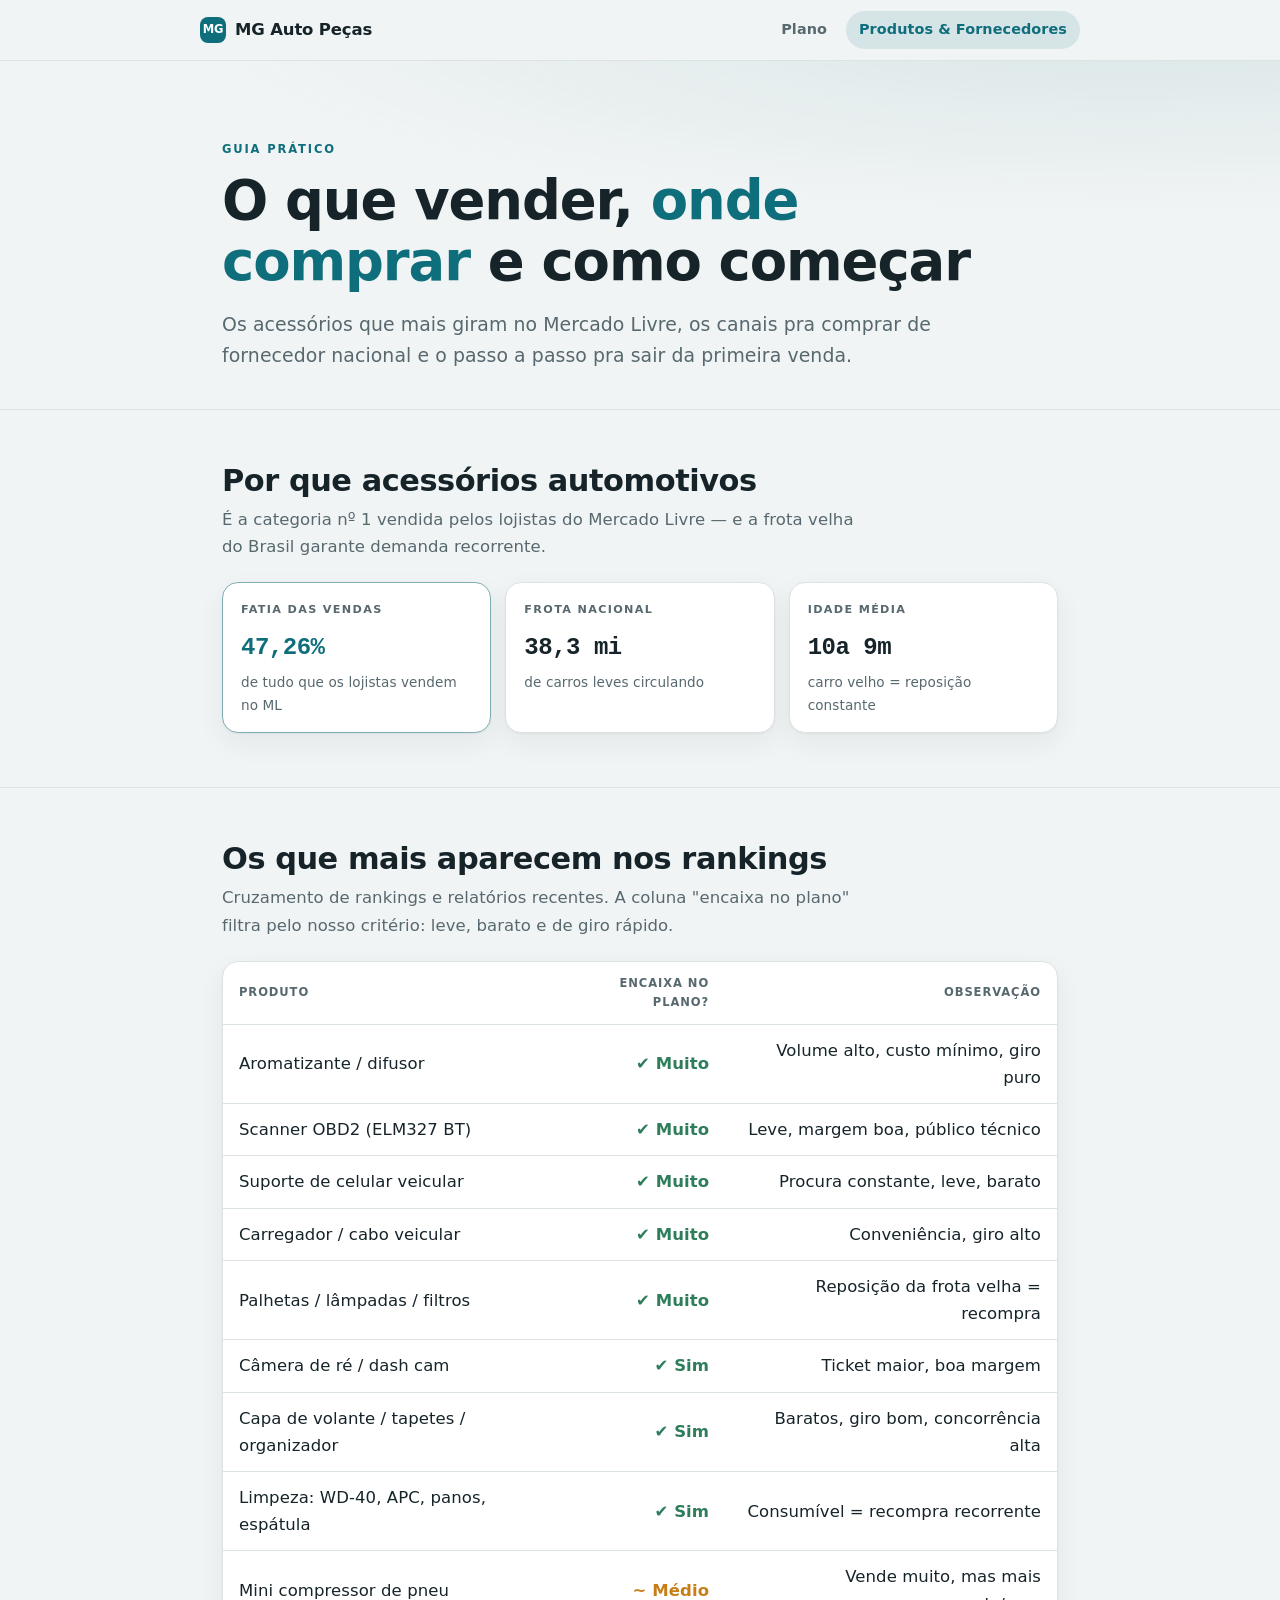
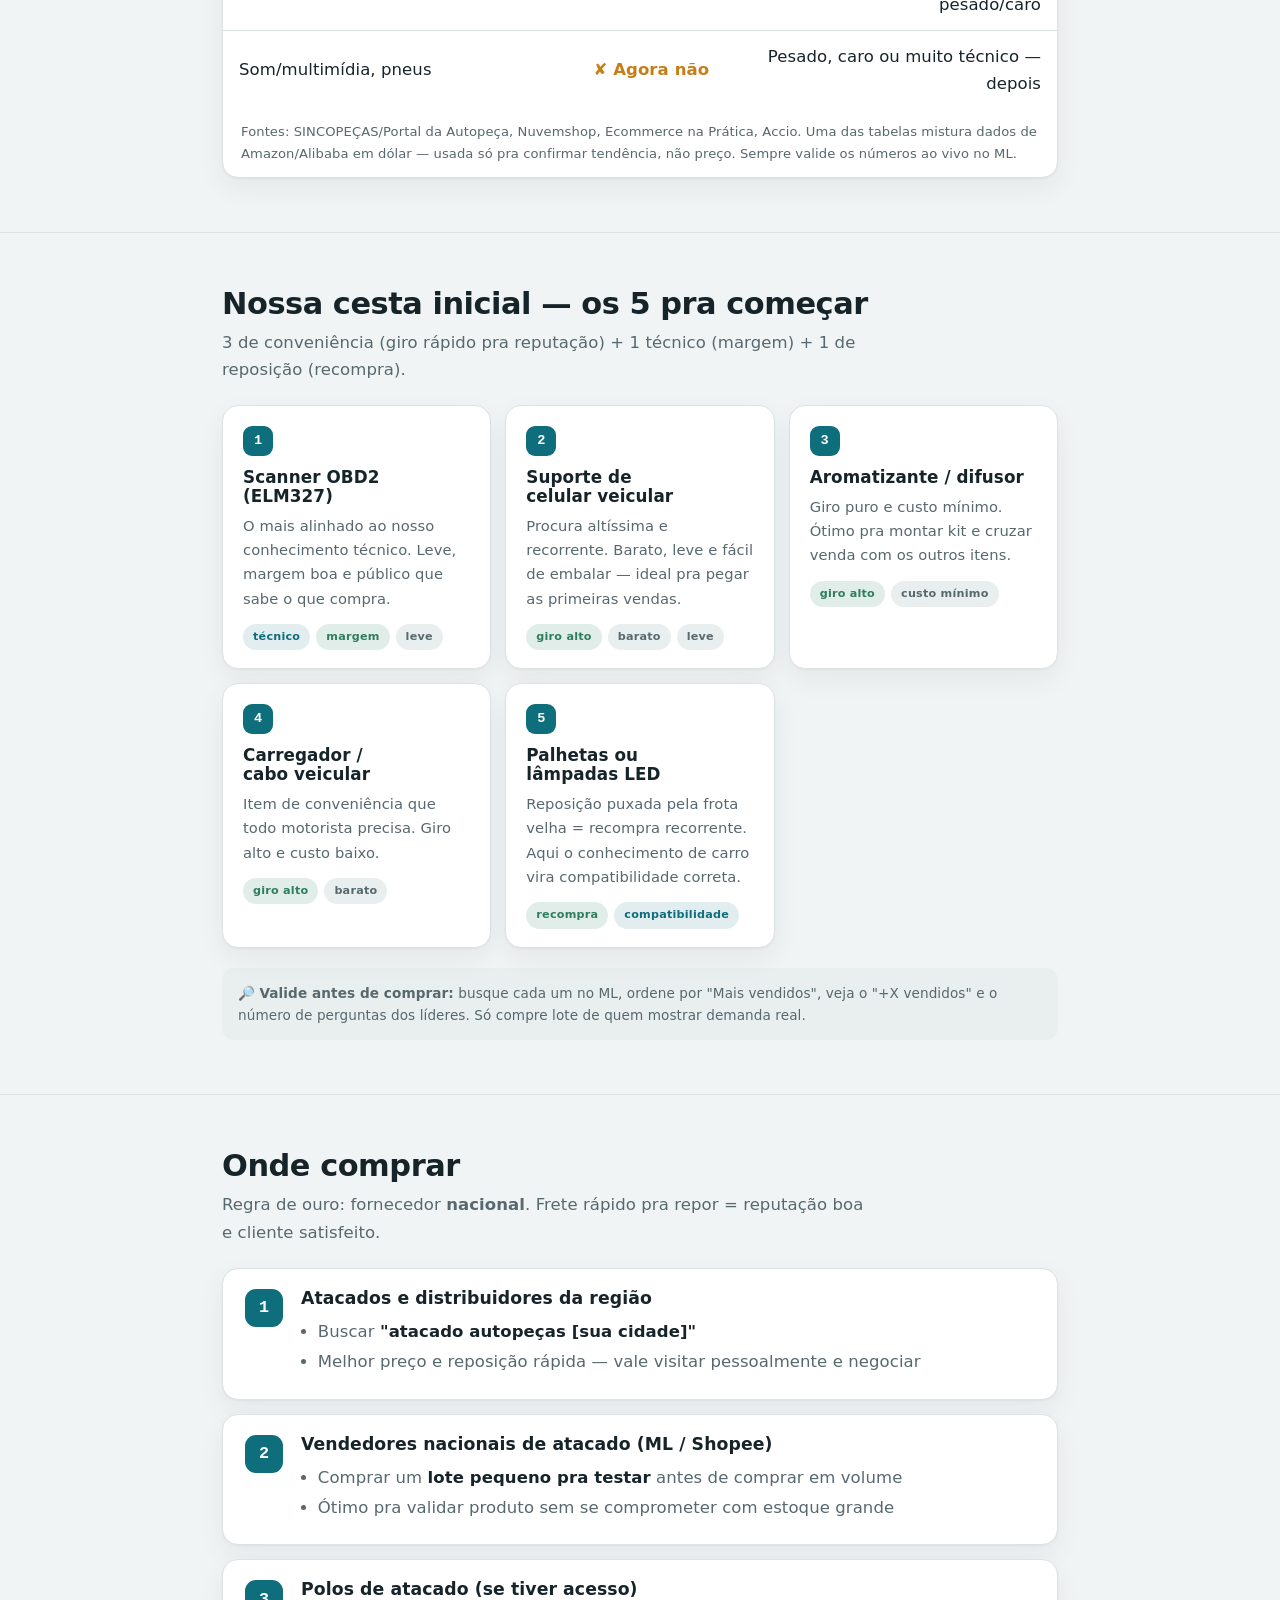
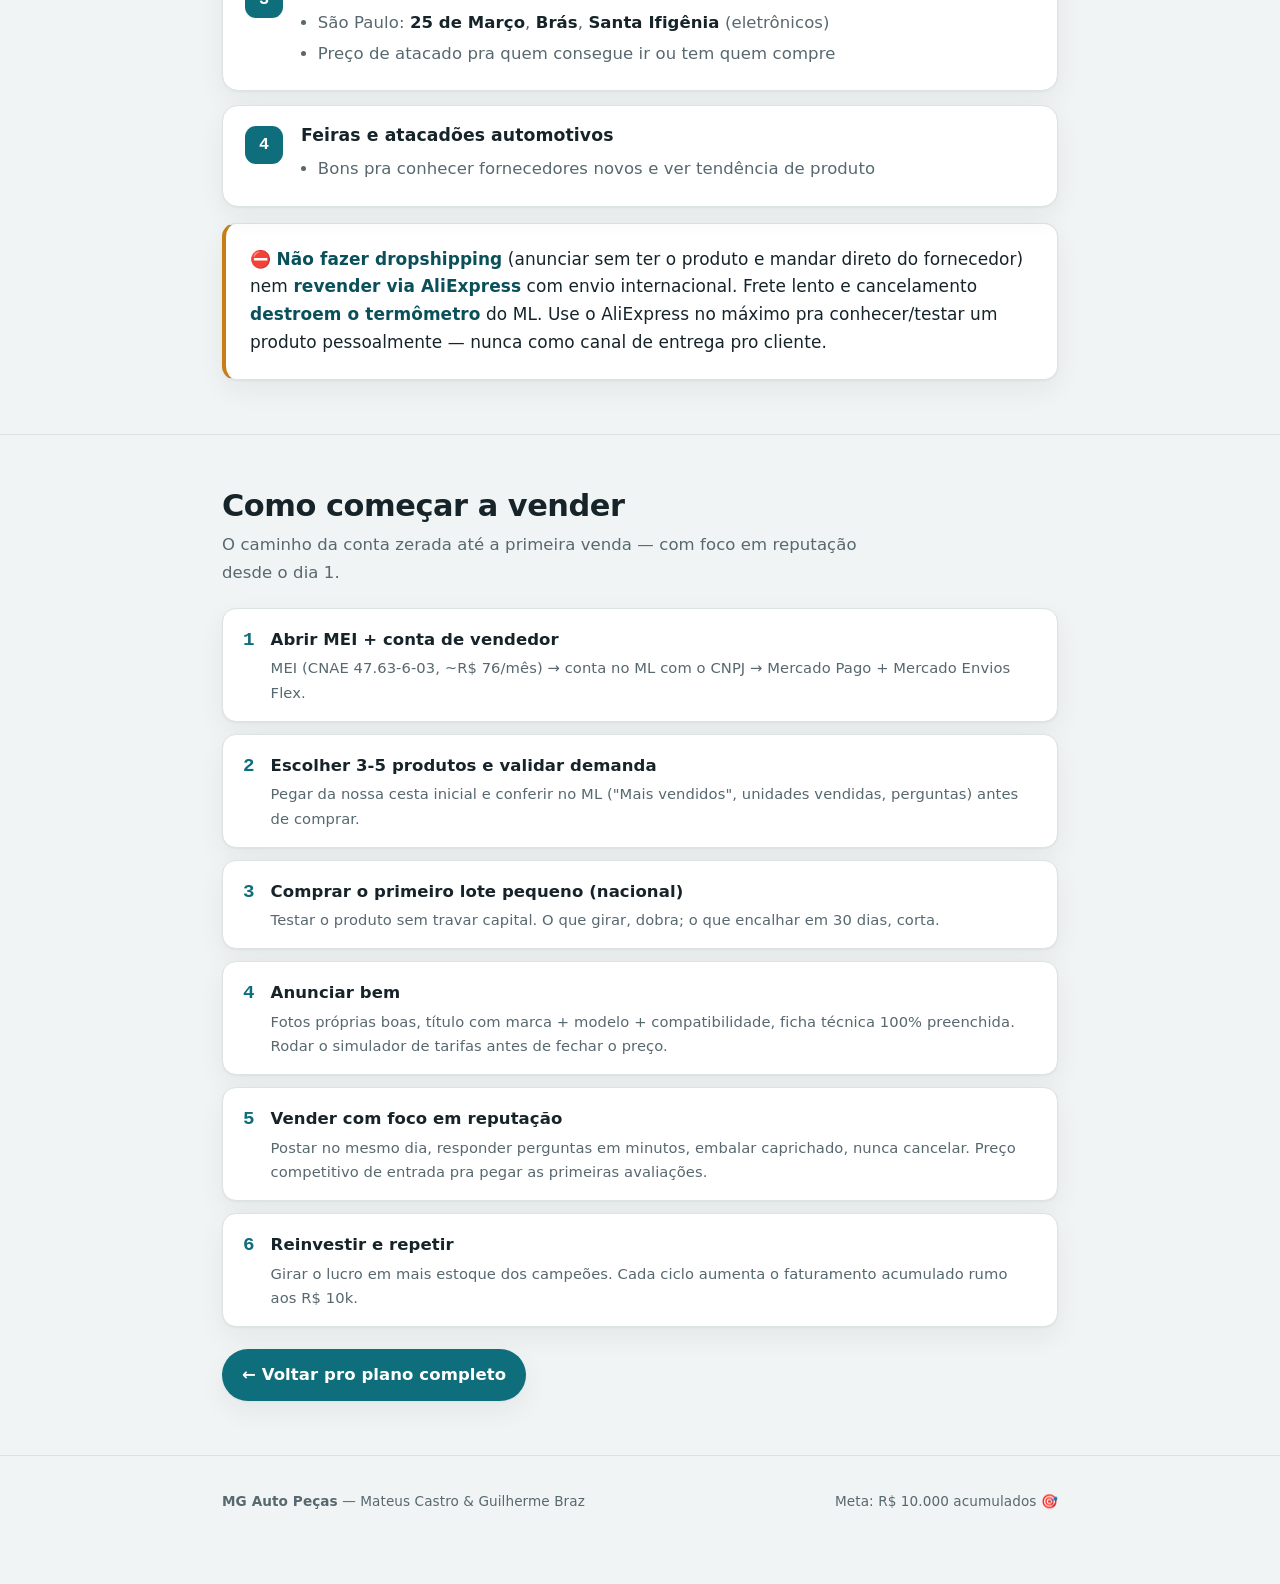
==== produtos.html @ c59bb653 "feat: página Produtos & Fornecedores + CSS compartilhado e navegação Nova página produtos.html (o qu" ====
<!doctype html>
<html lang="pt-BR">
<head>
<meta charset="utf-8">
<meta name="viewport" content="width=device-width, initial-scale=1">
<title>MG Auto Peças — Produtos, Fornecedores e Como Vender</title>
<link rel="stylesheet" href="assets/styles.css">
</head>
<body>
<nav class="topnav">
  <div class="wrap navrow">
    <a class="navbrand" href="index.html"><span class="dot">MG</span> MG Auto Peças</a>
    <div class="navlinks">
      <a href="index.html">Plano</a>
      <a href="produtos.html" class="active">Produtos &amp; Fornecedores</a>
    </div>
  </div>
</nav>

<header class="hero">
  <div class="wrap">
    <p class="eyebrow reveal">Guia prático</p>
    <h1 class="reveal d1">O que vender, <span class="hl">onde comprar</span> e como começar</h1>
    <p class="lede reveal d2">Os acessórios que mais giram no Mercado Livre, os canais pra comprar de fornecedor nacional e o passo a passo pra sair da primeira venda.</p>
  </div>
</header>

<!-- ============ PRODUTOS ============ -->
<section>
  <div class="wrap">
    <div class="sec-head">
      <h2>Por que acessórios automotivos</h2>
      <p>É a categoria nº 1 vendida pelos lojistas do Mercado Livre — e a frota velha do Brasil garante demanda recorrente.</p>
    </div>
    <div class="stats">
      <div class="stat accent"><div class="k">Fatia das vendas</div><div class="v">47,26%</div><div class="d">de tudo que os lojistas vendem no ML</div></div>
      <div class="stat"><div class="k">Frota nacional</div><div class="v">38,3 mi</div><div class="d">de carros leves circulando</div></div>
      <div class="stat"><div class="k">Idade média</div><div class="v">10a 9m</div><div class="d">carro velho = reposição constante</div></div>
    </div>
  </div>
</section>

<section>
  <div class="wrap">
    <div class="sec-head">
      <h2>Os que mais aparecem nos rankings</h2>
      <p>Cruzamento de rankings e relatórios recentes. A coluna "encaixa no plano" filtra pelo nosso critério: leve, barato e de giro rápido.</p>
    </div>
    <div class="tablecard">
      <table>
        <thead>
          <tr><th>Produto</th><th>Encaixa no plano?</th><th>Observação</th></tr>
        </thead>
        <tbody>
          <tr><td>Aromatizante / difusor</td><td class="yes">✔ Muito</td><td>Volume alto, custo mínimo, giro puro</td></tr>
          <tr><td>Scanner OBD2 (ELM327 BT)</td><td class="yes">✔ Muito</td><td>Leve, margem boa, público técnico</td></tr>
          <tr><td>Suporte de celular veicular</td><td class="yes">✔ Muito</td><td>Procura constante, leve, barato</td></tr>
          <tr><td>Carregador / cabo veicular</td><td class="yes">✔ Muito</td><td>Conveniência, giro alto</td></tr>
          <tr><td>Palhetas / lâmpadas / filtros</td><td class="yes">✔ Muito</td><td>Reposição da frota velha = recompra</td></tr>
          <tr><td>Câmera de ré / dash cam</td><td class="yes">✔ Sim</td><td>Ticket maior, boa margem</td></tr>
          <tr><td>Capa de volante / tapetes / organizador</td><td class="yes">✔ Sim</td><td>Baratos, giro bom, concorrência alta</td></tr>
          <tr><td>Limpeza: WD-40, APC, panos, espátula</td><td class="yes">✔ Sim</td><td>Consumível = recompra recorrente</td></tr>
          <tr><td>Mini compressor de pneu</td><td class="no">~ Médio</td><td>Vende muito, mas mais pesado/caro</td></tr>
          <tr><td>Som/multimídia, pneus</td><td class="no">✘ Agora não</td><td>Pesado, caro ou muito técnico — depois</td></tr>
        </tbody>
        <caption>Fontes: SINCOPEÇAS/Portal da Autopeça, Nuvemshop, Ecommerce na Prática, Accio. Uma das tabelas mistura dados de Amazon/Alibaba em dólar — usada só pra confirmar tendência, não preço. Sempre valide os números ao vivo no ML.</caption>
      </table>
    </div>
  </div>
</section>

<section>
  <div class="wrap">
    <div class="sec-head">
      <h2>Nossa cesta inicial — os 5 pra começar</h2>
      <p>3 de conveniência (giro rápido pra reputação) + 1 técnico (margem) + 1 de reposição (recompra).</p>
    </div>
    <div class="pgrid">
      <div class="pcard">
        <div class="rank">1</div>
        <h3>Scanner OBD2 (ELM327)</h3>
        <p>O mais alinhado ao nosso conhecimento técnico. Leve, margem boa e público que sabe o que compra.</p>
        <div class="tags"><span class="tag tech">técnico</span><span class="tag good">margem</span><span class="tag">leve</span></div>
      </div>
      <div class="pcard">
        <div class="rank">2</div>
        <h3>Suporte de celular veicular</h3>
        <p>Procura altíssima e recorrente. Barato, leve e fácil de embalar — ideal pra pegar as primeiras vendas.</p>
        <div class="tags"><span class="tag good">giro alto</span><span class="tag">barato</span><span class="tag">leve</span></div>
      </div>
      <div class="pcard">
        <div class="rank">3</div>
        <h3>Aromatizante / difusor</h3>
        <p>Giro puro e custo mínimo. Ótimo pra montar kit e cruzar venda com os outros itens.</p>
        <div class="tags"><span class="tag good">giro alto</span><span class="tag">custo mínimo</span></div>
      </div>
      <div class="pcard">
        <div class="rank">4</div>
        <h3>Carregador / cabo veicular</h3>
        <p>Item de conveniência que todo motorista precisa. Giro alto e custo baixo.</p>
        <div class="tags"><span class="tag good">giro alto</span><span class="tag">barato</span></div>
      </div>
      <div class="pcard">
        <div class="rank">5</div>
        <h3>Palhetas ou lâmpadas LED</h3>
        <p>Reposição puxada pela frota velha = recompra recorrente. Aqui o conhecimento de carro vira compatibilidade correta.</p>
        <div class="tags"><span class="tag good">recompra</span><span class="tag tech">compatibilidade</span></div>
      </div>
    </div>
    <div class="note">🔎 <b>Valide antes de comprar:</b> busque cada um no ML, ordene por "Mais vendidos", veja o "+X vendidos" e o número de perguntas dos líderes. Só compre lote de quem mostrar demanda real.</div>
  </div>
</section>

<!-- ============ ONDE COMPRAR ============ -->
<section>
  <div class="wrap">
    <div class="sec-head">
      <h2>Onde comprar</h2>
      <p>Regra de ouro: fornecedor <strong>nacional</strong>. Frete rápido pra repor = reputação boa e cliente satisfeito.</p>
    </div>
    <div class="phases">
      <div class="phase">
        <div class="num">1</div>
        <div>
          <h3>Atacados e distribuidores da região</h3>
          <ul>
            <li>Buscar <b>"atacado autopeças [sua cidade]"</b></li>
            <li>Melhor preço e reposição rápida — vale visitar pessoalmente e negociar</li>
          </ul>
        </div>
      </div>
      <div class="phase">
        <div class="num">2</div>
        <div>
          <h3>Vendedores nacionais de atacado (ML / Shopee)</h3>
          <ul>
            <li>Comprar um <b>lote pequeno pra testar</b> antes de comprar em volume</li>
            <li>Ótimo pra validar produto sem se comprometer com estoque grande</li>
          </ul>
        </div>
      </div>
      <div class="phase">
        <div class="num">3</div>
        <div>
          <h3>Polos de atacado (se tiver acesso)</h3>
          <ul>
            <li>São Paulo: <b>25 de Março</b>, <b>Brás</b>, <b>Santa Ifigênia</b> (eletrônicos)</li>
            <li>Preço de atacado pra quem consegue ir ou tem quem compre</li>
          </ul>
        </div>
      </div>
      <div class="phase">
        <div class="num">4</div>
        <div>
          <h3>Feiras e atacadões automotivos</h3>
          <ul>
            <li>Bons pra conhecer fornecedores novos e ver tendência de produto</li>
          </ul>
        </div>
      </div>
    </div>
    <div class="callout warn" style="margin-top:16px">
      <p>⛔ <strong>Não fazer dropshipping</strong> (anunciar sem ter o produto e mandar direto do fornecedor) nem <strong>revender via AliExpress</strong> com envio internacional. Frete lento e cancelamento <strong>destroem o termômetro</strong> do ML. Use o AliExpress no máximo pra conhecer/testar um produto pessoalmente — nunca como canal de entrega pro cliente.</p>
    </div>
  </div>
</section>

<!-- ============ COMO COMEÇAR A VENDER ============ -->
<section>
  <div class="wrap">
    <div class="sec-head">
      <h2>Como começar a vender</h2>
      <p>O caminho da conta zerada até a primeira venda — com foco em reputação desde o dia 1.</p>
    </div>
    <div class="steps">
      <div class="step"><div><b>Abrir MEI + conta de vendedor</b><p>MEI (CNAE 47.63-6-03, ~R$ 76/mês) → conta no ML com o CNPJ → Mercado Pago + Mercado Envios Flex.</p></div></div>
      <div class="step"><div><b>Escolher 3-5 produtos e validar demanda</b><p>Pegar da nossa cesta inicial e conferir no ML ("Mais vendidos", unidades vendidas, perguntas) antes de comprar.</p></div></div>
      <div class="step"><div><b>Comprar o primeiro lote pequeno (nacional)</b><p>Testar o produto sem travar capital. O que girar, dobra; o que encalhar em 30 dias, corta.</p></div></div>
      <div class="step"><div><b>Anunciar bem</b><p>Fotos próprias boas, título com marca + modelo + compatibilidade, ficha técnica 100% preenchida. Rodar o simulador de tarifas antes de fechar o preço.</p></div></div>
      <div class="step"><div><b>Vender com foco em reputação</b><p>Postar no mesmo dia, responder perguntas em minutos, embalar caprichado, nunca cancelar. Preço competitivo de entrada pra pegar as primeiras avaliações.</p></div></div>
      <div class="step"><div><b>Reinvestir e repetir</b><p>Girar o lucro em mais estoque dos campeões. Cada ciclo aumenta o faturamento acumulado rumo aos R$ 10k.</p></div></div>
    </div>
    <div class="cta"><a class="btn" href="index.html">← Voltar pro plano completo</a></div>
  </div>
</section>

<footer>
  <div class="wrap fr">
    <span><strong>MG Auto Peças</strong> — Mateus Castro &amp; Guilherme Braz</span>
    <span>Meta: R$ 10.000 acumulados 🎯</span>
  </div>
</footer>
</body>
</html>
---- assets/styles.css ----
:root{
  --ground:#F1F4F4; --surface:#FFFFFF; --surface-2:#E9EEEE;
  --ink:#16242A; --muted:#57686F; --line:#DBE3E3;
  --accent:#0F6E7C; --accent-strong:#0A505A; --amber:#C77E17; --good:#2E7D5B;
  --shadow:0 1px 2px rgba(20,40,45,.05), 0 10px 28px rgba(20,40,45,.06);
  --radius:16px; --maxw:880px;
  --font-sans:system-ui,-apple-system,"Segoe UI",Roboto,"Helvetica Neue",Arial,sans-serif;
  --font-mono:ui-monospace,"SF Mono","SFMono-Regular",Menlo,Consolas,monospace;
  color-scheme:light dark;
}
@media (prefers-color-scheme:dark){
  :root{
    --ground:#0E1619; --surface:#152329; --surface-2:#1C2E35;
    --ink:#E9F1F1; --muted:#93A6AD; --line:#26383F;
    --accent:#3FB0BF; --accent-strong:#5AC4D2; --amber:#E7A93E; --good:#4FB98A;
    --shadow:0 1px 2px rgba(0,0,0,.3), 0 12px 34px rgba(0,0,0,.4);
  }
}
:root[data-theme="light"]{
  --ground:#F1F4F4; --surface:#FFFFFF; --surface-2:#E9EEEE;
  --ink:#16242A; --muted:#57686F; --line:#DBE3E3;
  --accent:#0F6E7C; --accent-strong:#0A505A; --amber:#C77E17; --good:#2E7D5B;
}
:root[data-theme="dark"]{
  --ground:#0E1619; --surface:#152329; --surface-2:#1C2E35;
  --ink:#E9F1F1; --muted:#93A6AD; --line:#26383F;
  --accent:#3FB0BF; --accent-strong:#5AC4D2; --amber:#E7A93E; --good:#4FB98A;
}
*{box-sizing:border-box}
html{-webkit-text-size-adjust:100%; scroll-behavior:smooth}
body{
  margin:0; background:var(--ground); color:var(--ink);
  font-family:var(--font-sans); line-height:1.65;
  font-size:clamp(15px,1.4vw,16.5px); letter-spacing:.005em;
}
.wrap{max-width:var(--maxw); margin:0 auto; padding:0 22px}
.eyebrow{font-size:.72rem; font-weight:700; letter-spacing:.16em; text-transform:uppercase; color:var(--accent)}
h1,h2,h3{text-wrap:balance; line-height:1.12; margin:0}
a{color:var(--accent-strong)}
.mono{font-family:var(--font-mono); font-variant-numeric:tabular-nums}

/* ---- nav ---- */
.topnav{position:sticky; top:0; z-index:20; background:color-mix(in srgb,var(--ground) 86%, transparent);
  backdrop-filter:saturate(1.4) blur(10px); -webkit-backdrop-filter:saturate(1.4) blur(10px);
  border-bottom:1px solid var(--line)}
.navrow{display:flex; align-items:center; justify-content:space-between; gap:14px; padding:11px 0}
.navbrand{display:flex; align-items:center; gap:9px; font-weight:800; letter-spacing:-.01em;
  color:var(--ink); text-decoration:none}
.navbrand .dot{width:26px;height:26px;border-radius:8px;background:var(--accent);display:grid;
  place-items:center;color:#fff;font-size:.72rem;font-weight:800}
.navlinks{display:flex; gap:6px; flex-wrap:wrap}
.navlinks a{text-decoration:none; color:var(--muted); font-weight:600; font-size:.9rem;
  padding:7px 13px; border-radius:999px; transition:background .15s,color .15s}
.navlinks a:hover{color:var(--ink); background:var(--surface-2)}
.navlinks a.active{color:var(--accent); background:color-mix(in srgb,var(--accent) 12%, transparent)}

/* ---- hero ---- */
header.hero{
  padding:clamp(38px,6vw,68px) 0 clamp(26px,4vw,38px);
  border-bottom:1px solid var(--line);
  background:radial-gradient(120% 90% at 88% -10%, color-mix(in srgb,var(--accent) 10%, transparent), transparent 60%), var(--ground);
}
.brand{display:flex; align-items:center; gap:14px; margin-bottom:clamp(24px,5vw,40px)}
.emblem{width:56px; height:56px; flex:0 0 auto}
.brand .name{font-weight:800; font-size:1.15rem; letter-spacing:-.01em; line-height:1.1}
.brand .name small{display:block; font-weight:600; font-size:.66rem; letter-spacing:.18em; color:var(--muted); text-transform:uppercase; margin-top:2px}
h1{font-size:clamp(2rem,6vw,3.4rem); font-weight:820; letter-spacing:-.02em; margin:.5rem 0 0}
h1 .hl{color:var(--accent)}
.lede{color:var(--muted); font-size:clamp(1rem,2.2vw,1.18rem); max-width:60ch; margin:1rem 0 0}
.founders{display:flex; flex-wrap:wrap; gap:10px; margin-top:24px}
.chip{display:inline-flex; align-items:center; gap:8px; background:var(--surface); border:1px solid var(--line); border-radius:999px; padding:7px 14px 7px 8px; font-size:.9rem; font-weight:600; box-shadow:var(--shadow)}
.chip .av{width:26px;height:26px;border-radius:50%;display:grid;place-items:center;font-size:.72rem;font-weight:800;color:#fff;background:var(--accent)}
.chip .av.b{background:var(--amber)}

/* ---- sections ---- */
section{padding:clamp(32px,5vw,54px) 0; border-bottom:1px solid var(--line)}
.sec-head{margin-bottom:22px}
.sec-head h2{font-size:clamp(1.35rem,3.4vw,1.9rem); font-weight:800; letter-spacing:-.015em}
.sec-head p{color:var(--muted); margin:.5rem 0 0; max-width:62ch}

/* ---- stats ---- */
.stats{display:grid; grid-template-columns:repeat(auto-fit,minmax(155px,1fr)); gap:14px}
.stat{background:var(--surface); border:1px solid var(--line); border-radius:var(--radius); padding:18px 18px 16px; box-shadow:var(--shadow)}
.stat .k{font-size:.7rem; font-weight:700; letter-spacing:.12em; text-transform:uppercase; color:var(--muted)}
.stat .v{font-family:var(--font-mono); font-size:1.5rem; font-weight:700; margin-top:8px; letter-spacing:-.02em}
.stat .d{font-size:.85rem; color:var(--muted); margin-top:4px}
.stat.accent{border-color:color-mix(in srgb,var(--accent) 45%,var(--line))}
.stat.accent .v{color:var(--accent)}

/* ---- callout ---- */
.callout{background:var(--surface); border:1px solid var(--line); border-left:4px solid var(--accent); border-radius:14px; padding:22px 24px; box-shadow:var(--shadow)}
.callout p{margin:0; font-size:1.06rem}
.callout p + p{margin-top:.7rem}
.callout strong{color:var(--accent-strong)}
.callout.warn{border-left-color:var(--amber)}

/* ---- phases / generic cards ---- */
.phases{display:grid; gap:14px}
.phase{display:grid; grid-template-columns:auto 1fr; gap:18px; align-items:start; background:var(--surface); border:1px solid var(--line); border-radius:var(--radius); padding:20px 22px; box-shadow:var(--shadow)}
.phase .num{font-family:var(--font-mono); font-size:1.05rem; font-weight:700; color:#fff; background:var(--accent); width:38px; height:38px; border-radius:11px; display:grid; place-items:center}
.phase .num.amber{background:var(--amber)}
.phase h3{font-size:1.08rem; font-weight:800}
.phase .when{font-size:.72rem; font-weight:700; letter-spacing:.1em; text-transform:uppercase; color:var(--amber); margin-top:3px}
.phase ul{margin:.6rem 0 0; padding-left:1.05rem; color:var(--muted)}
.phase li{margin:.2rem 0}
.phase li b{color:var(--ink); font-weight:650}

/* ---- roles ---- */
.roles{display:grid; grid-template-columns:1fr 1fr; gap:14px}
.role{background:var(--surface); border:1px solid var(--line); border-radius:var(--radius); padding:20px 22px; box-shadow:var(--shadow)}
.role .top{display:flex; align-items:center; gap:12px; margin-bottom:12px}
.role .av{width:40px;height:40px;border-radius:12px;display:grid;place-items:center;font-weight:800;color:#fff;background:var(--accent)}
.role .av.b{background:var(--amber)}
.role .who{font-weight:800; line-height:1.15}
.role .who small{display:block;font-weight:600;font-size:.75rem;color:var(--muted)}
.role ul{margin:0;padding-left:1.05rem;color:var(--muted)}
.role li{margin:.25rem 0}

/* ---- product cards ---- */
.pgrid{display:grid; grid-template-columns:repeat(auto-fit,minmax(238px,1fr)); gap:14px}
.pcard{position:relative; background:var(--surface); border:1px solid var(--line); border-radius:var(--radius); padding:20px 20px 18px; box-shadow:var(--shadow)}
.pcard .rank{font-family:var(--font-mono); font-weight:700; font-size:.85rem; color:#fff; background:var(--accent); width:30px; height:30px; border-radius:9px; display:grid; place-items:center; margin-bottom:12px}
.pcard h3{font-size:1.05rem; font-weight:800}
.pcard p{margin:.5rem 0 0; color:var(--muted); font-size:.92rem}
.tags{display:flex; flex-wrap:wrap; gap:6px; margin-top:13px}
.tag{font-size:.7rem; font-weight:700; letter-spacing:.02em; padding:4px 10px; border-radius:999px; background:var(--surface-2); color:var(--muted)}
.tag.good{color:var(--good); background:color-mix(in srgb,var(--good) 14%, transparent)}
.tag.tech{color:var(--accent); background:color-mix(in srgb,var(--accent) 12%, transparent)}

/* ---- table ---- */
.tablecard{background:var(--surface); border:1px solid var(--line); border-radius:var(--radius); box-shadow:var(--shadow); overflow-x:auto}
table{border-collapse:collapse; width:100%; min-width:520px}
caption{caption-side:bottom; text-align:left; color:var(--muted); font-size:.82rem; padding:12px 18px}
th,td{padding:12px 16px; text-align:right; border-bottom:1px solid var(--line); font-variant-numeric:tabular-nums}
th:first-child,td:first-child{text-align:left}
thead th{font-size:.72rem; letter-spacing:.08em; text-transform:uppercase; color:var(--muted); font-weight:700}
tbody tr:last-child td{border-bottom:none}
.total{color:var(--good)}
.yes{color:var(--good); font-weight:700}
.no{color:var(--amber); font-weight:700}

/* ---- steps ---- */
.steps{display:grid; gap:12px; counter-reset:s}
.step{counter-increment:s; display:grid; grid-template-columns:auto 1fr; gap:16px; align-items:baseline; background:var(--surface); border:1px solid var(--line); border-radius:14px; padding:16px 20px; box-shadow:var(--shadow)}
.step::before{content:counter(s); font-family:var(--font-mono); font-weight:700; color:var(--accent); font-size:1.2rem}
.step b{font-weight:700}
.step p{margin:.2rem 0 0; color:var(--muted); font-size:.92rem}

.note{font-size:.85rem; color:var(--muted); margin-top:20px; padding:14px 16px; background:var(--surface-2); border-radius:12px}
.cta{margin-top:22px}
.btn{display:inline-flex; align-items:center; gap:8px; background:var(--accent); color:#fff; text-decoration:none;
  font-weight:700; padding:12px 20px; border-radius:999px; box-shadow:var(--shadow)}
.btn:hover{background:var(--accent-strong)}

footer{padding:34px 0 60px; color:var(--muted); font-size:.85rem}
footer .fr{display:flex; flex-wrap:wrap; gap:6px 16px; align-items:center; justify-content:space-between}

@media (max-width:560px){
  .roles{grid-template-columns:1fr}
  .phase{grid-template-columns:1fr}
  .phase .num{margin-bottom:-6px}
}

/* motion */
.emblem .prog{stroke-dasharray:78; stroke-dashoffset:78; animation:draw 1.3s .25s cubic-bezier(.2,.7,.2,1) forwards}
.reveal{opacity:0; transform:translateY(12px); animation:rise .7s ease forwards}
.reveal.d1{animation-delay:.05s}.reveal.d2{animation-delay:.12s}.reveal.d3{animation-delay:.19s}
@keyframes draw{to{stroke-dashoffset:0}}
@keyframes rise{to{opacity:1; transform:none}}
@media (prefers-reduced-motion:reduce){
  html{scroll-behavior:auto}
  .emblem .prog{animation:none; stroke-dashoffset:0}
  .reveal{animation:none; opacity:1; transform:none}
}
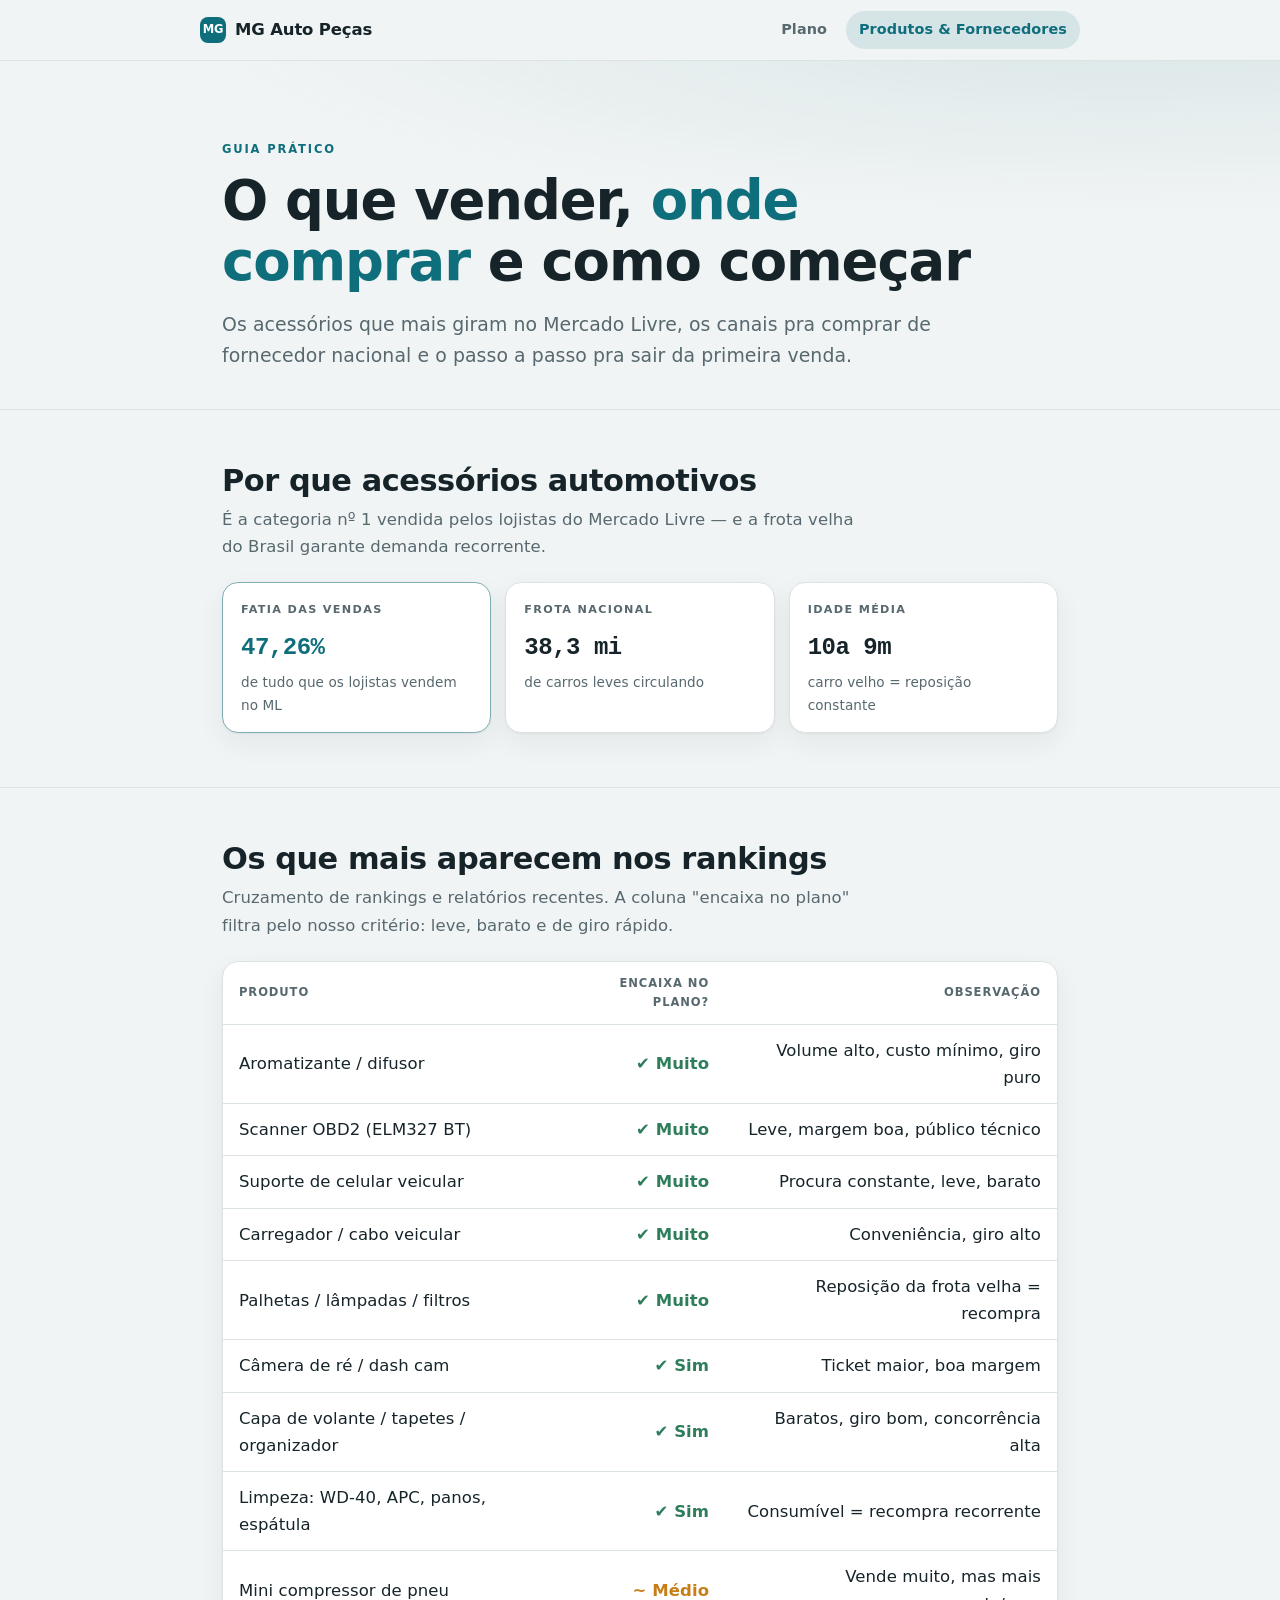
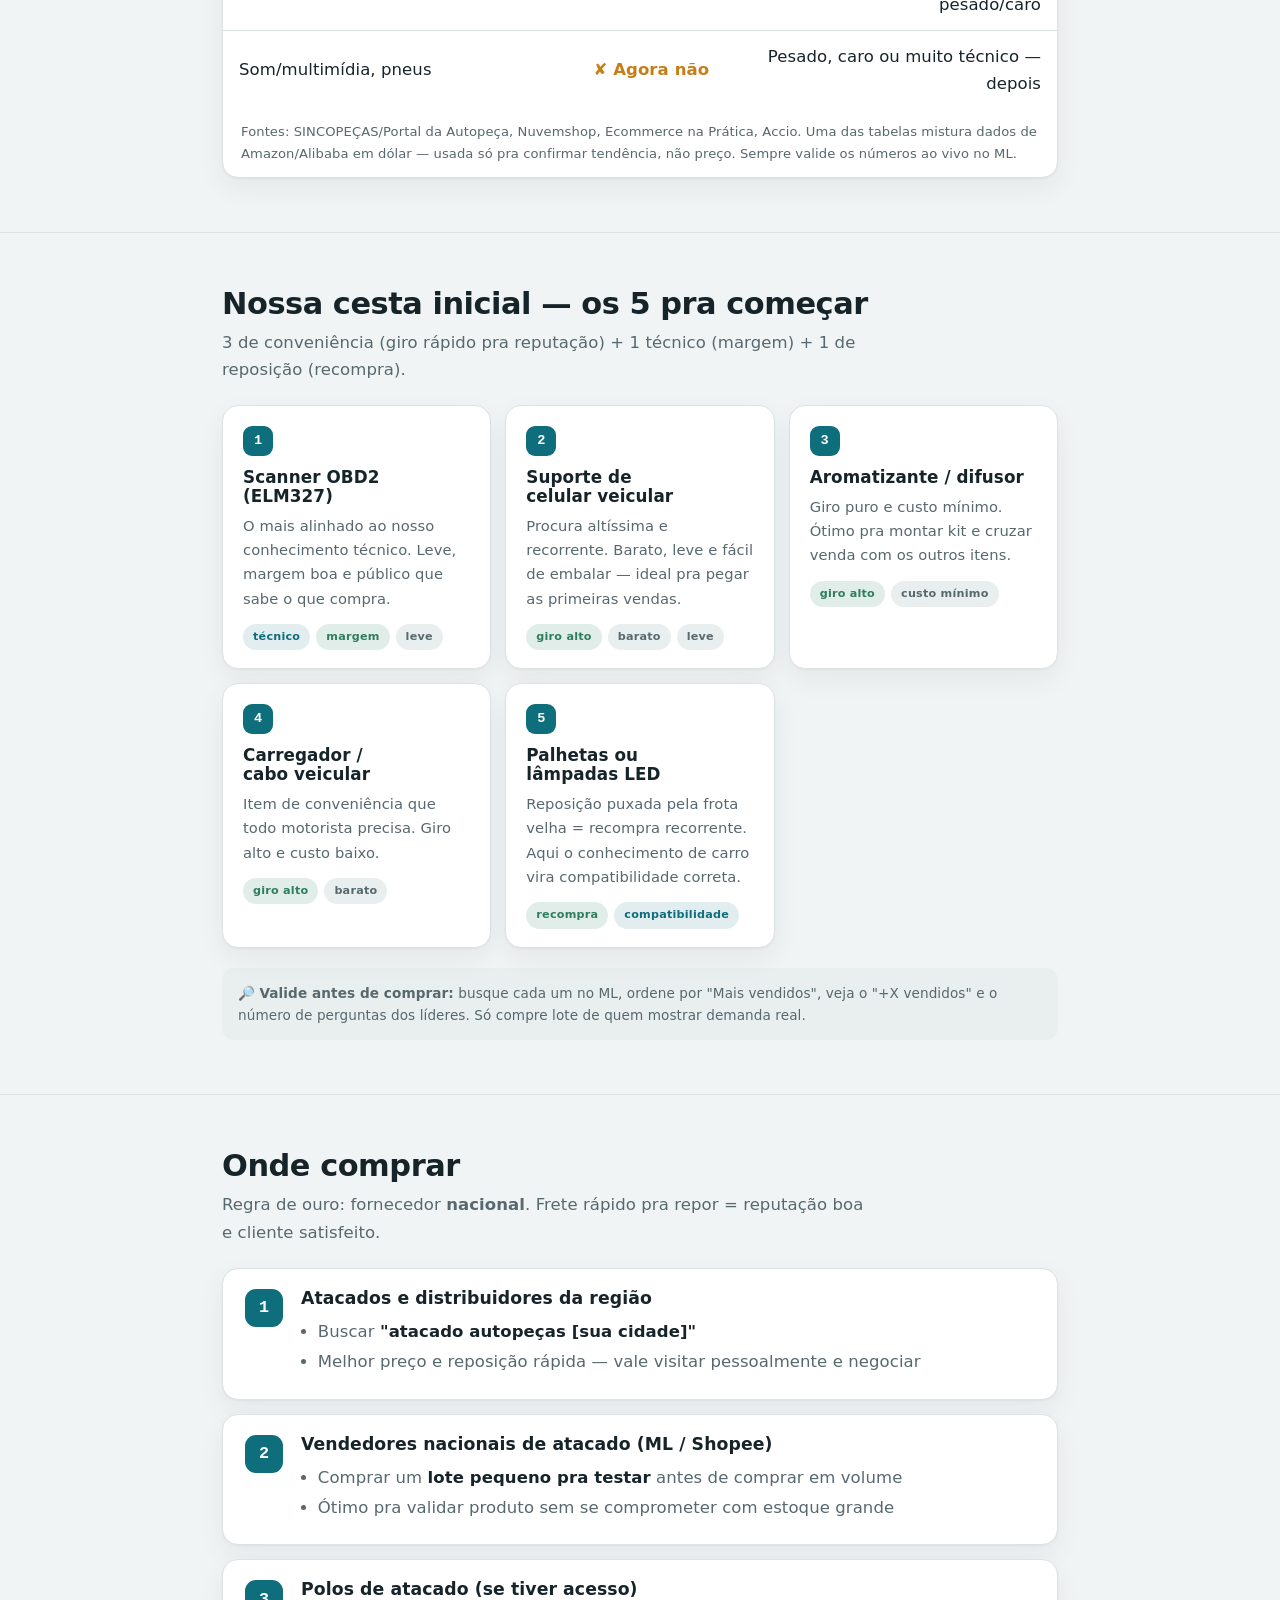
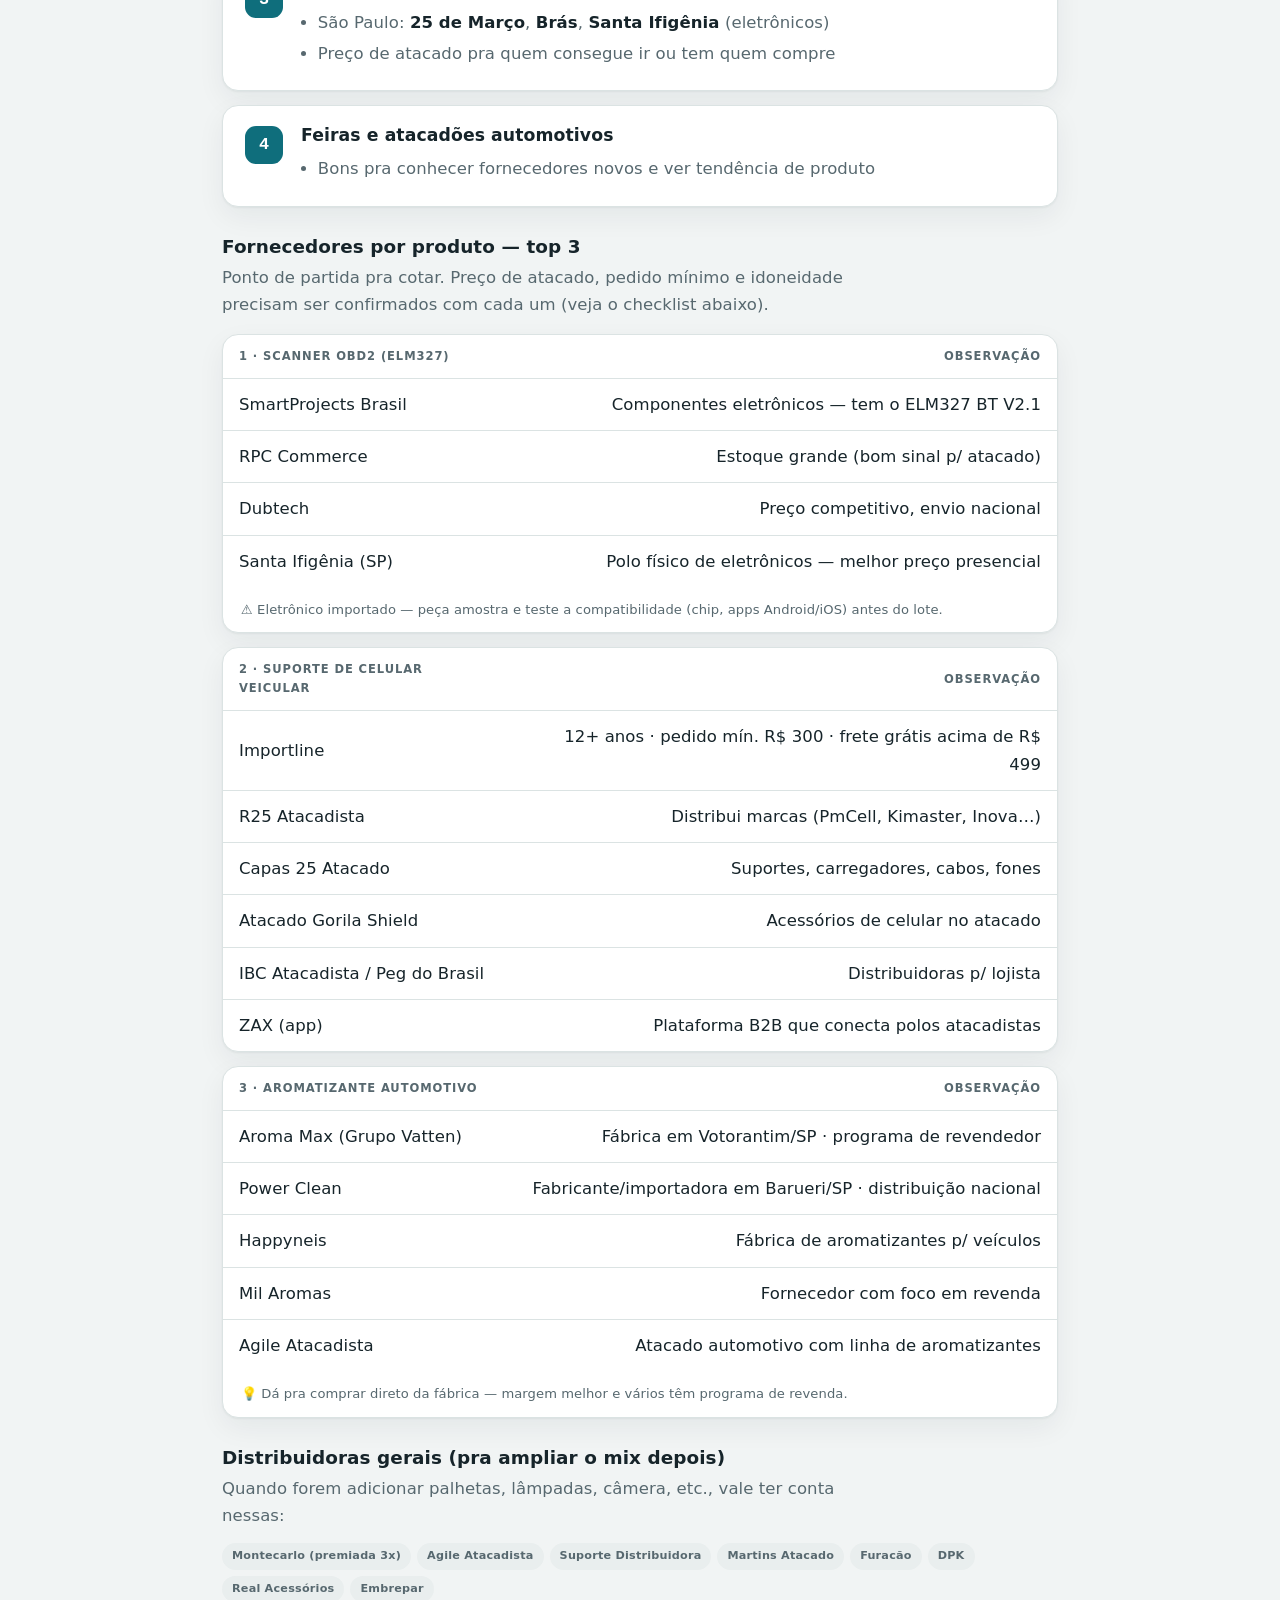
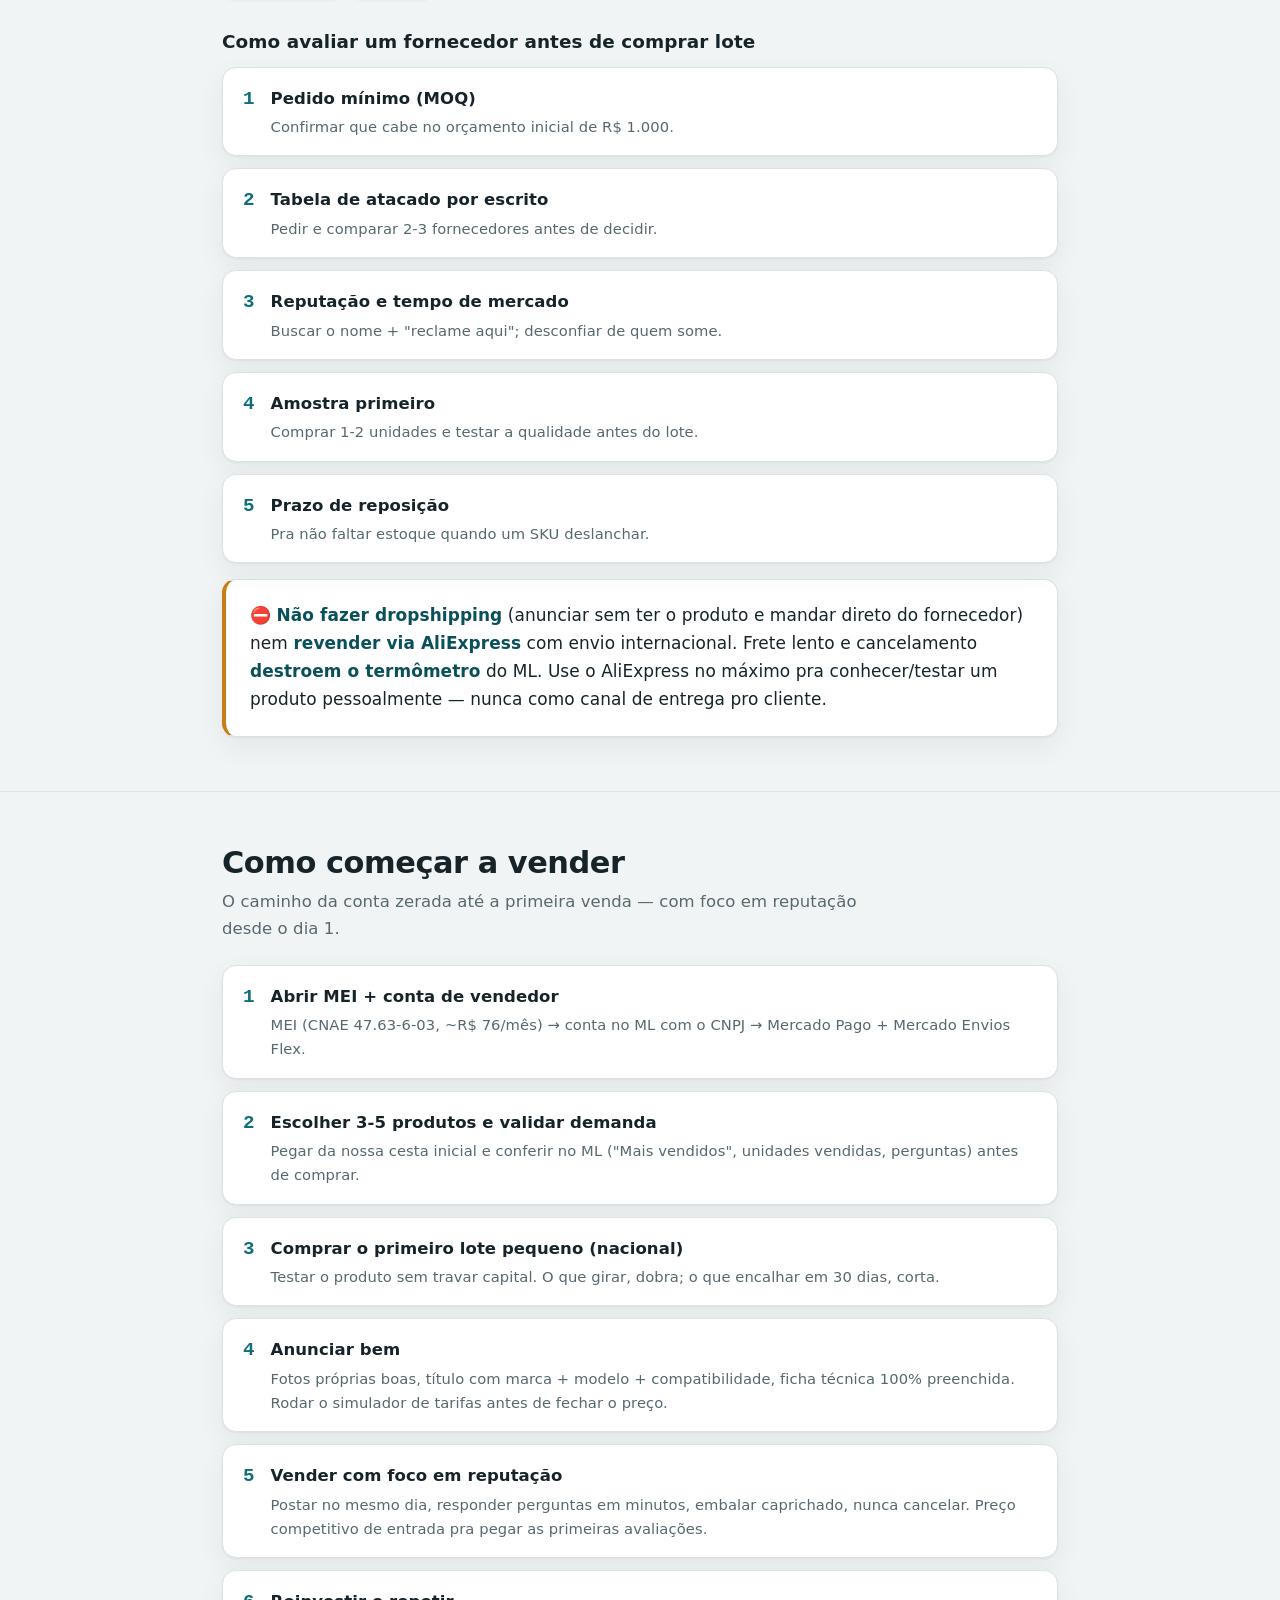
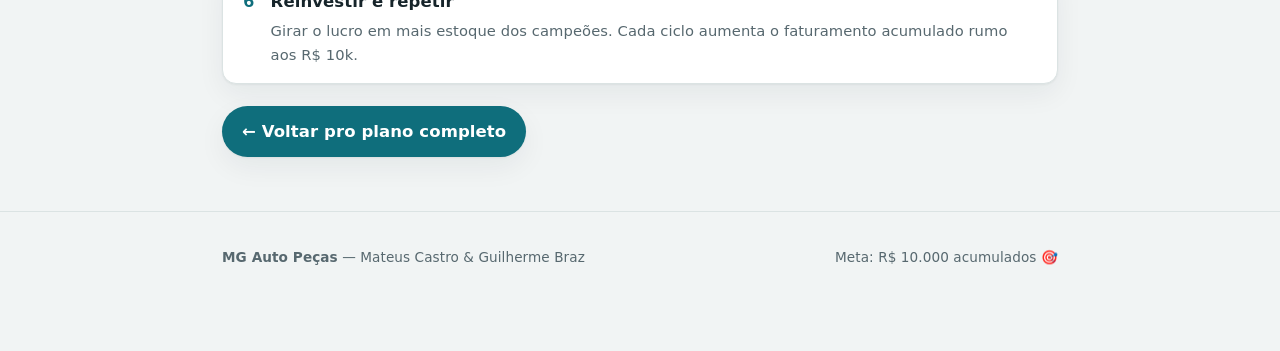
==== commit 184563a4: "feat: fornecedores dos top 3 produtos (página + doc) Tabelas de fornecedores por produto na seção "O" ====
--- a/produtos.html
+++ b/produtos.html
@@ -159,6 +159,73 @@
         </div>
       </div>
     </div>
+
+    <h3 style="margin-top:30px; font-size:1.15rem">Fornecedores por produto — top 3</h3>
+    <p style="color:var(--muted); margin:.4rem 0 16px; max-width:62ch">Ponto de partida pra cotar. Preço de atacado, pedido mínimo e idoneidade precisam ser confirmados com cada um (veja o checklist abaixo).</p>
+
+    <div class="tablecard" style="margin-bottom:14px">
+      <table>
+        <thead><tr><th>1 · Scanner OBD2 (ELM327)</th><th>Observação</th></tr></thead>
+        <tbody>
+          <tr><td>SmartProjects Brasil</td><td>Componentes eletrônicos — tem o ELM327 BT V2.1</td></tr>
+          <tr><td>RPC Commerce</td><td>Estoque grande (bom sinal p/ atacado)</td></tr>
+          <tr><td>Dubtech</td><td>Preço competitivo, envio nacional</td></tr>
+          <tr><td>Santa Ifigênia (SP)</td><td>Polo físico de eletrônicos — melhor preço presencial</td></tr>
+        </tbody>
+        <caption>⚠️ Eletrônico importado — peça amostra e teste a compatibilidade (chip, apps Android/iOS) antes do lote.</caption>
+      </table>
+    </div>
+
+    <div class="tablecard" style="margin-bottom:14px">
+      <table>
+        <thead><tr><th>2 · Suporte de celular veicular</th><th>Observação</th></tr></thead>
+        <tbody>
+          <tr><td>Importline</td><td>12+ anos · pedido mín. R$ 300 · frete grátis acima de R$ 499</td></tr>
+          <tr><td>R25 Atacadista</td><td>Distribui marcas (PmCell, Kimaster, Inova…)</td></tr>
+          <tr><td>Capas 25 Atacado</td><td>Suportes, carregadores, cabos, fones</td></tr>
+          <tr><td>Atacado Gorila Shield</td><td>Acessórios de celular no atacado</td></tr>
+          <tr><td>IBC Atacadista / Peg do Brasil</td><td>Distribuidoras p/ lojista</td></tr>
+          <tr><td>ZAX (app)</td><td>Plataforma B2B que conecta polos atacadistas</td></tr>
+        </tbody>
+      </table>
+    </div>
+
+    <div class="tablecard" style="margin-bottom:14px">
+      <table>
+        <thead><tr><th>3 · Aromatizante automotivo</th><th>Observação</th></tr></thead>
+        <tbody>
+          <tr><td>Aroma Max (Grupo Vatten)</td><td>Fábrica em Votorantim/SP · programa de revendedor</td></tr>
+          <tr><td>Power Clean</td><td>Fabricante/importadora em Barueri/SP · distribuição nacional</td></tr>
+          <tr><td>Happyneis</td><td>Fábrica de aromatizantes p/ veículos</td></tr>
+          <tr><td>Mil Aromas</td><td>Fornecedor com foco em revenda</td></tr>
+          <tr><td>Agile Atacadista</td><td>Atacado automotivo com linha de aromatizantes</td></tr>
+        </tbody>
+        <caption>💡 Dá pra comprar direto da fábrica — margem melhor e vários têm programa de revenda.</caption>
+      </table>
+    </div>
+
+    <h3 style="margin-top:30px; font-size:1.15rem">Distribuidoras gerais (pra ampliar o mix depois)</h3>
+    <p style="color:var(--muted); margin:.4rem 0 14px; max-width:62ch">Quando forem adicionar palhetas, lâmpadas, câmera, etc., vale ter conta nessas:</p>
+    <div class="tags">
+      <span class="tag">Montecarlo (premiada 3x)</span>
+      <span class="tag">Agile Atacadista</span>
+      <span class="tag">Suporte Distribuidora</span>
+      <span class="tag">Martins Atacado</span>
+      <span class="tag">Furacão</span>
+      <span class="tag">DPK</span>
+      <span class="tag">Real Acessórios</span>
+      <span class="tag">Embrepar</span>
+    </div>
+
+    <h3 style="margin-top:30px; font-size:1.15rem">Como avaliar um fornecedor antes de comprar lote</h3>
+    <div class="steps" style="margin-top:14px">
+      <div class="step"><div><b>Pedido mínimo (MOQ)</b><p>Confirmar que cabe no orçamento inicial de R$ 1.000.</p></div></div>
+      <div class="step"><div><b>Tabela de atacado por escrito</b><p>Pedir e comparar 2-3 fornecedores antes de decidir.</p></div></div>
+      <div class="step"><div><b>Reputação e tempo de mercado</b><p>Buscar o nome + "reclame aqui"; desconfiar de quem some.</p></div></div>
+      <div class="step"><div><b>Amostra primeiro</b><p>Comprar 1-2 unidades e testar a qualidade antes do lote.</p></div></div>
+      <div class="step"><div><b>Prazo de reposição</b><p>Pra não faltar estoque quando um SKU deslanchar.</p></div></div>
+    </div>
+
     <div class="callout warn" style="margin-top:16px">
       <p>⛔ <strong>Não fazer dropshipping</strong> (anunciar sem ter o produto e mandar direto do fornecedor) nem <strong>revender via AliExpress</strong> com envio internacional. Frete lento e cancelamento <strong>destroem o termômetro</strong> do ML. Use o AliExpress no máximo pra conhecer/testar um produto pessoalmente — nunca como canal de entrega pro cliente.</p>
     </div>
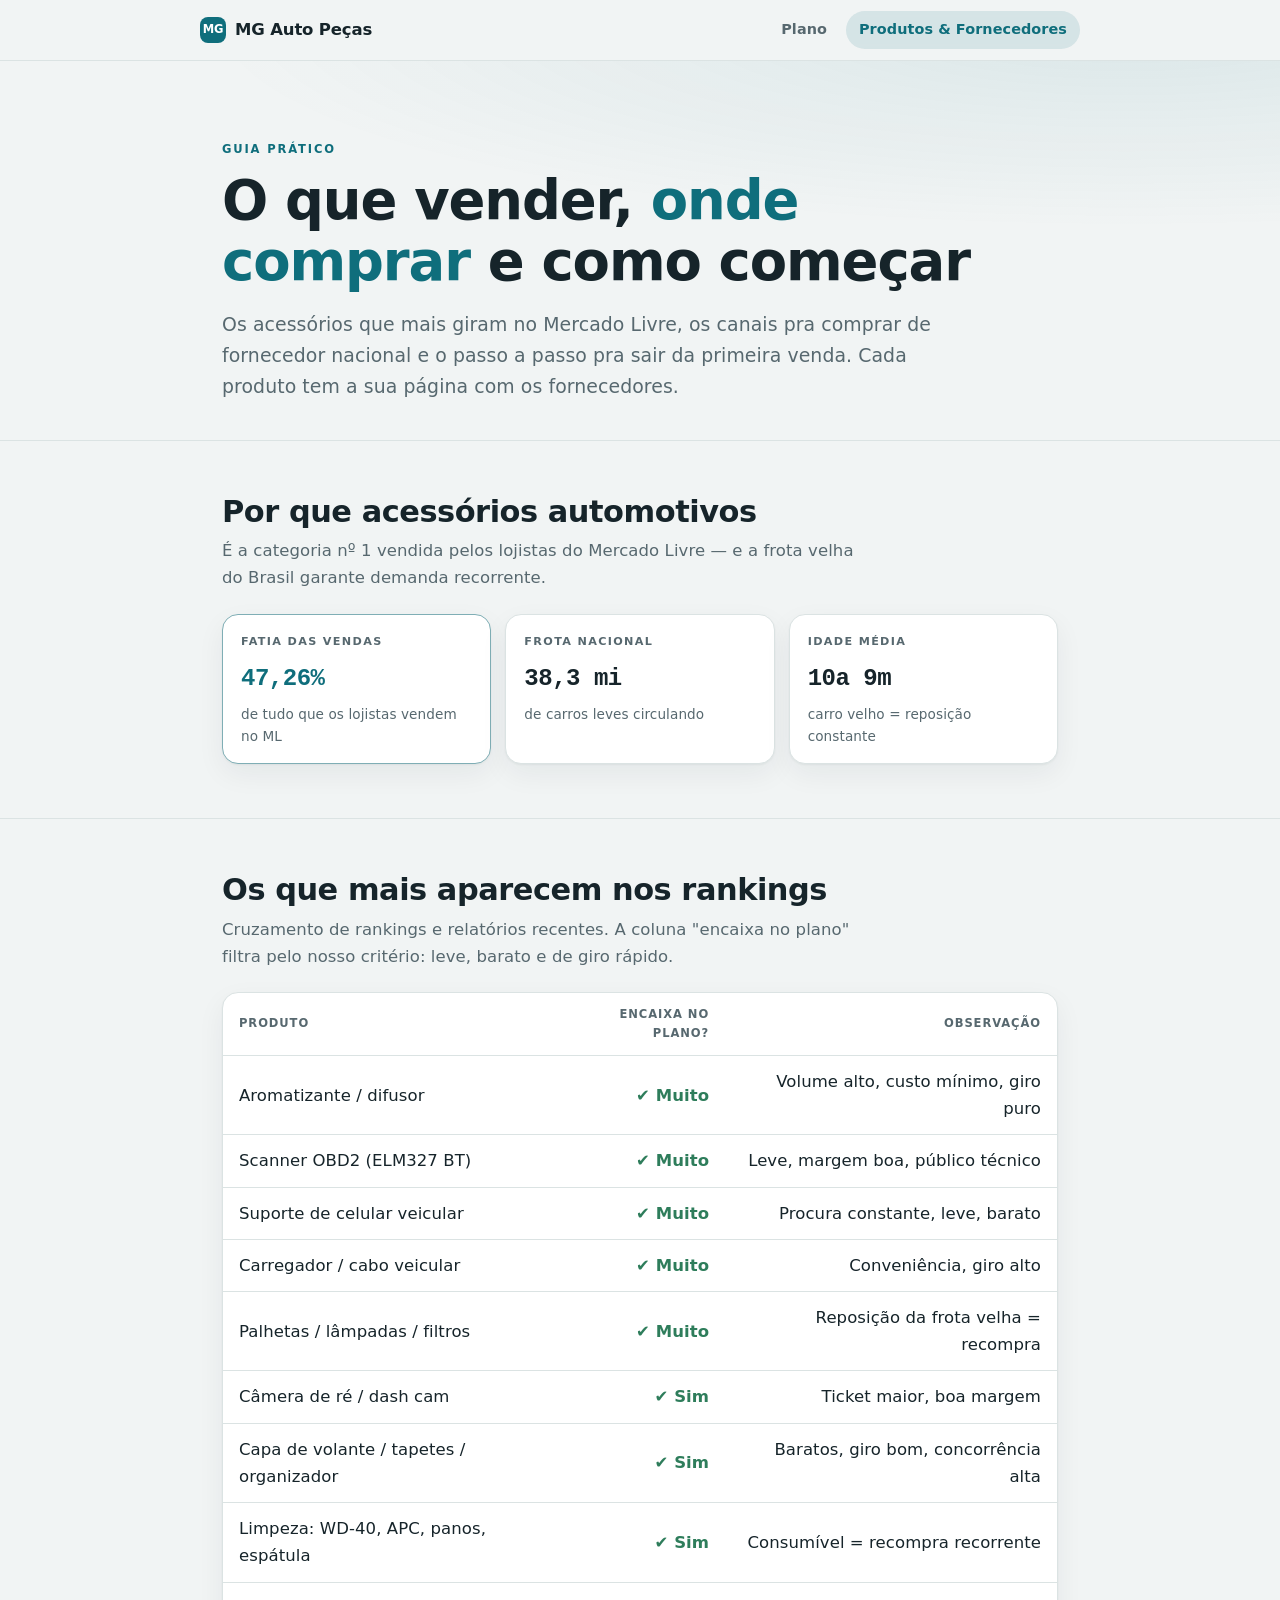
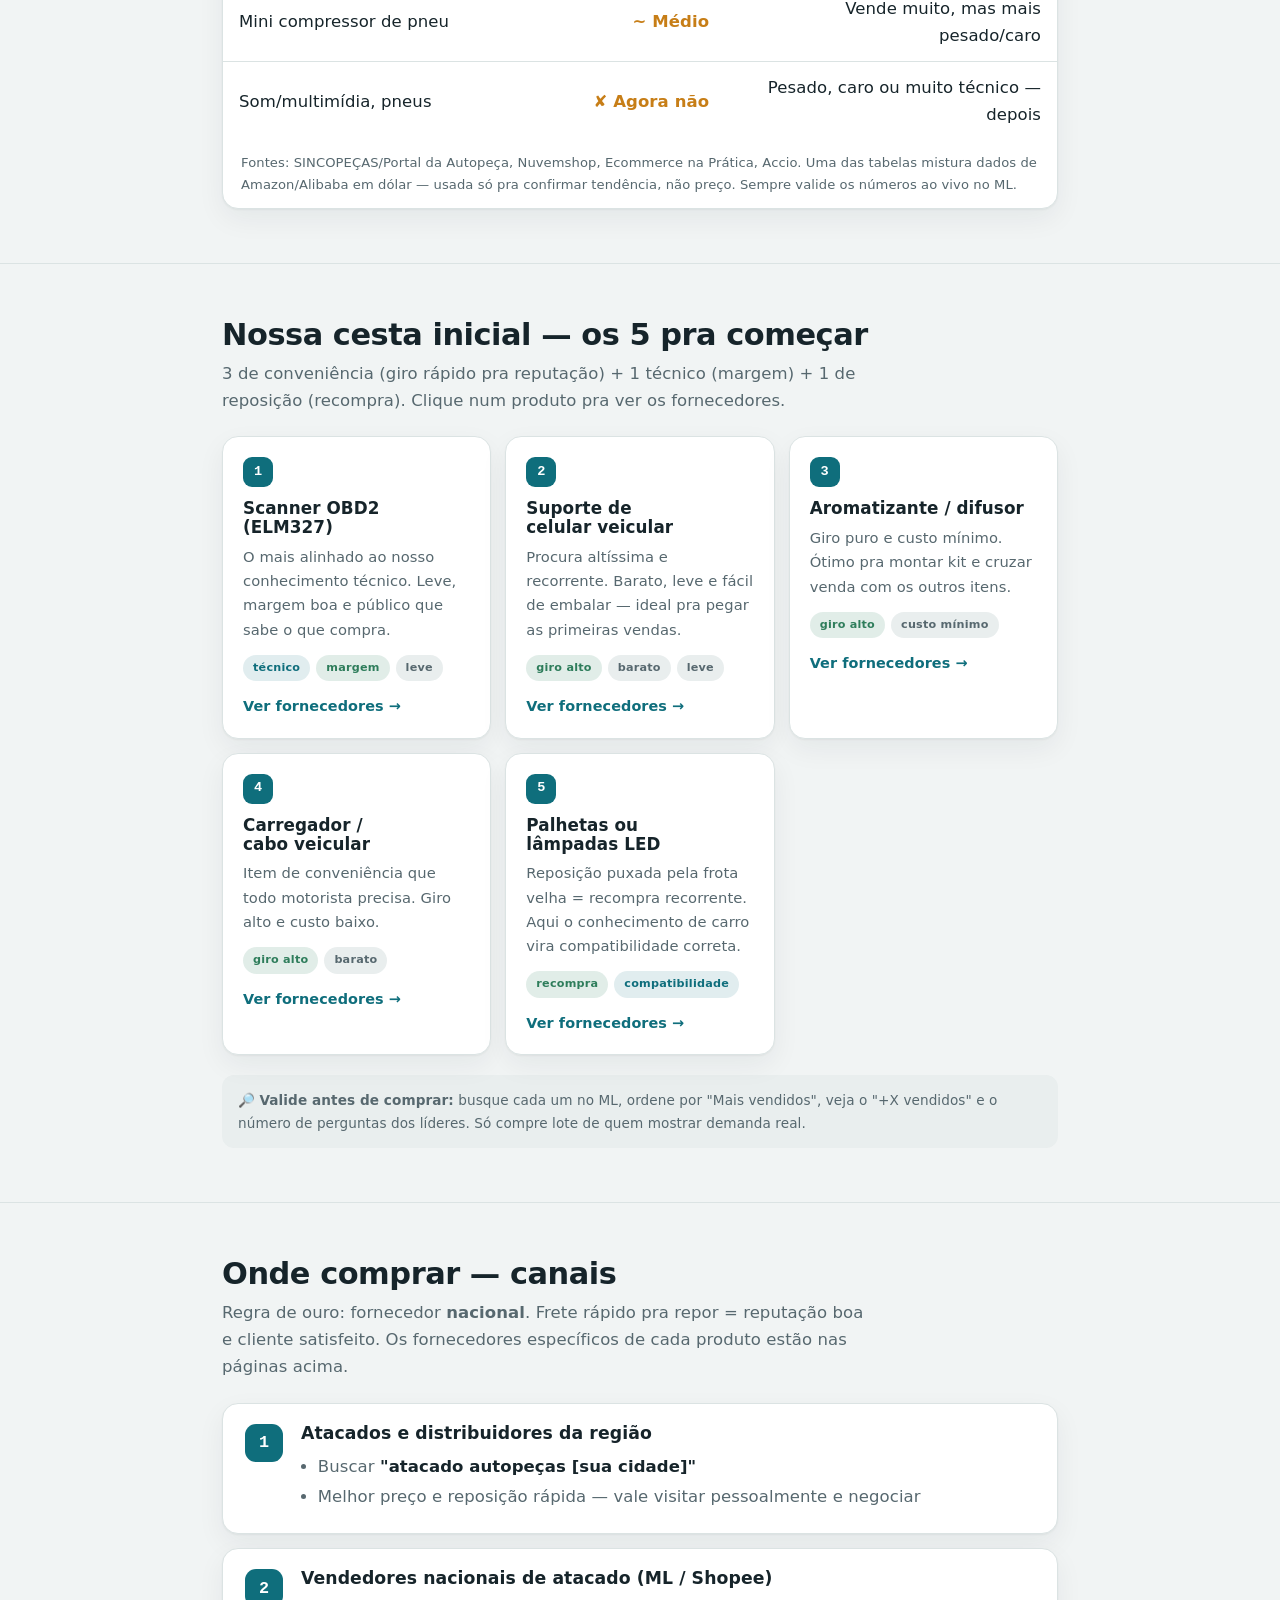
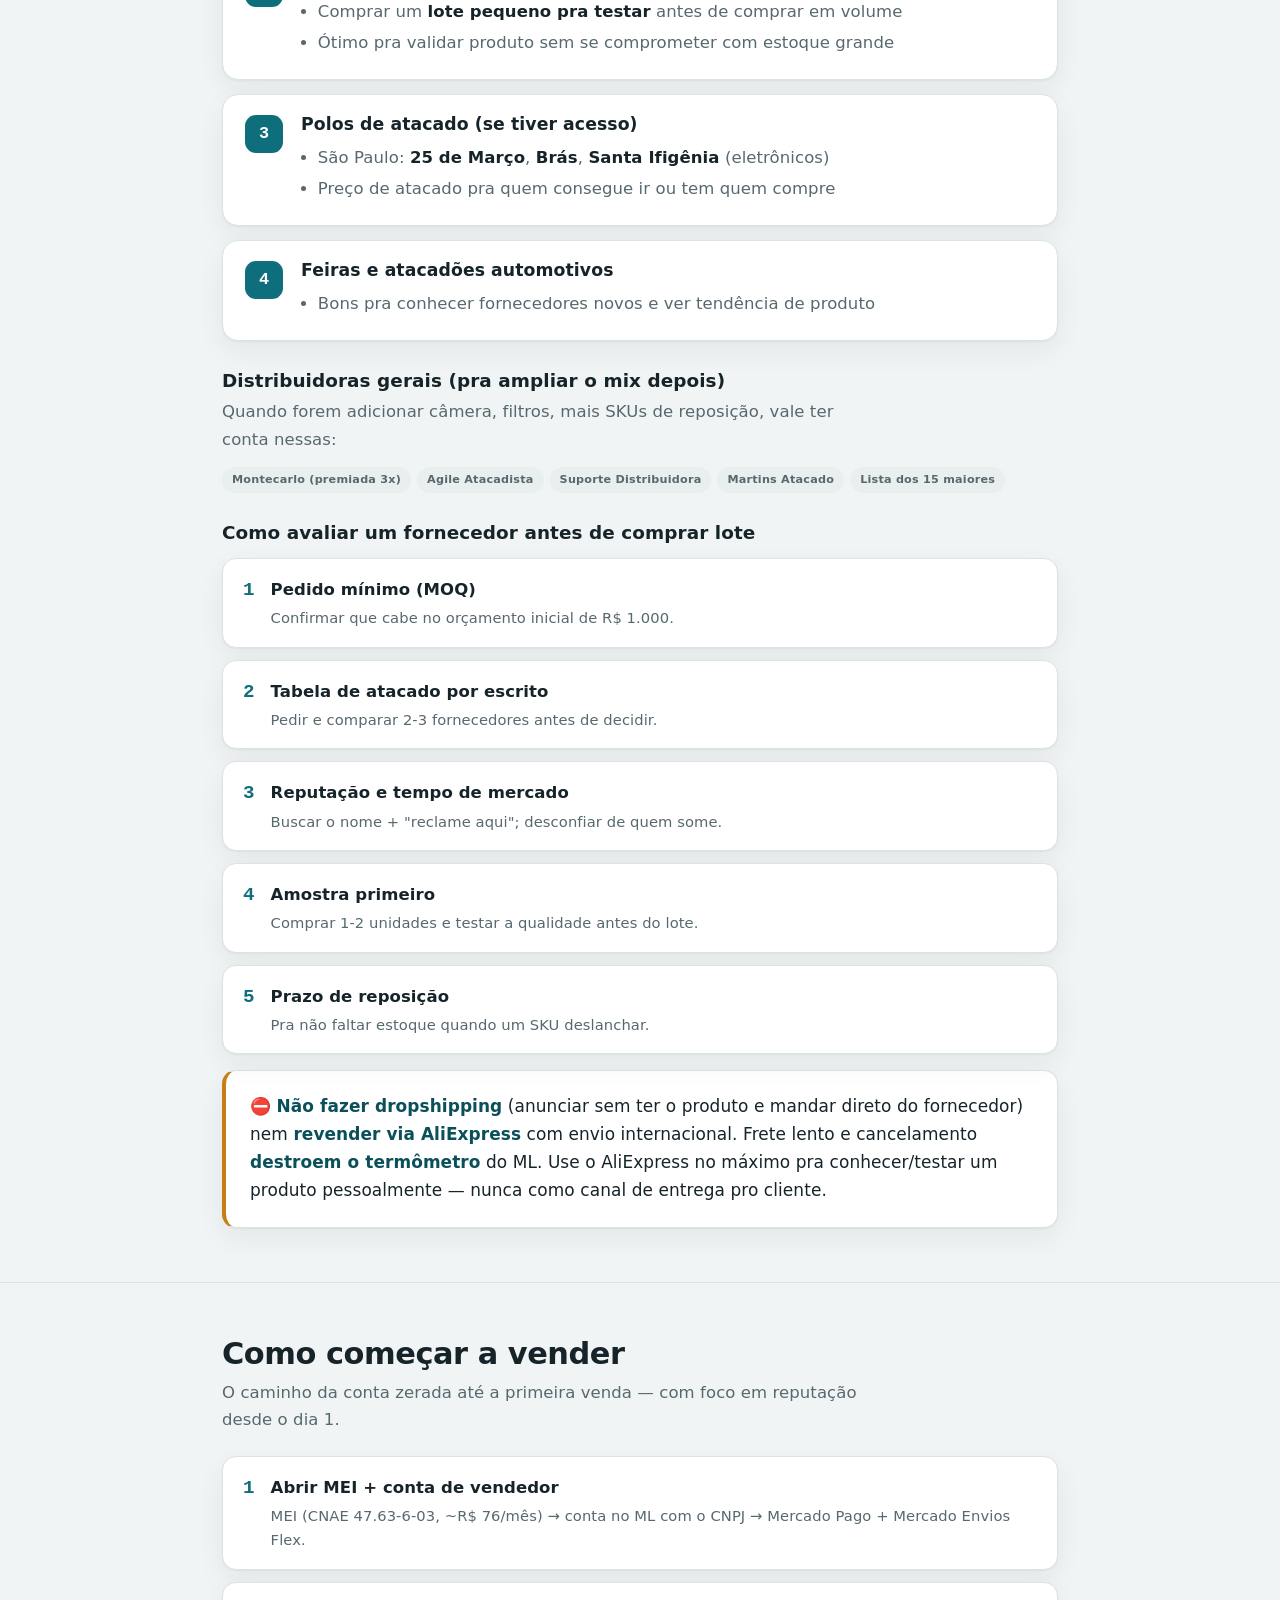
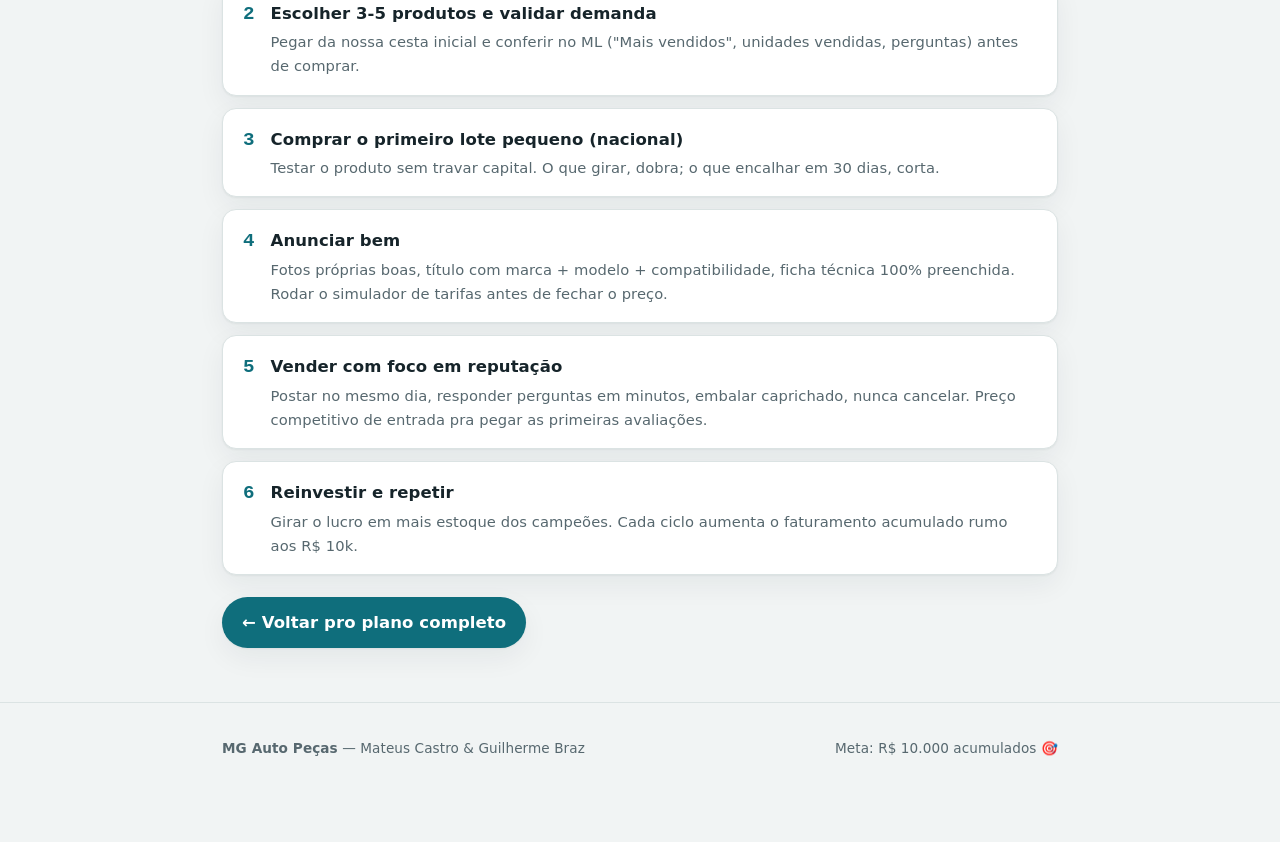
==== commit 6b33f014: "feat: página dedicada por produto com fornecedores linkados Cada item da cesta inicial ganha sua pág" ====
--- a/produtos.html
+++ b/produtos.html
@@ -21,11 +21,11 @@
   <div class="wrap">
     <p class="eyebrow reveal">Guia prático</p>
     <h1 class="reveal d1">O que vender, <span class="hl">onde comprar</span> e como começar</h1>
-    <p class="lede reveal d2">Os acessórios que mais giram no Mercado Livre, os canais pra comprar de fornecedor nacional e o passo a passo pra sair da primeira venda.</p>
+    <p class="lede reveal d2">Os acessórios que mais giram no Mercado Livre, os canais pra comprar de fornecedor nacional e o passo a passo pra sair da primeira venda. Cada produto tem a sua página com os fornecedores.</p>
   </div>
 </header>
 
-<!-- ============ PRODUTOS ============ -->
+<!-- ============ PANORAMA ============ -->
 <section>
   <div class="wrap">
     <div class="sec-head">
@@ -40,6 +40,7 @@
   </div>
 </section>
 
+<!-- ============ RANKINGS ============ -->
 <section>
   <div class="wrap">
     <div class="sec-head">
@@ -69,11 +70,12 @@
   </div>
 </section>
 
+<!-- ============ CESTA INICIAL (links pras páginas) ============ -->
 <section>
   <div class="wrap">
     <div class="sec-head">
       <h2>Nossa cesta inicial — os 5 pra começar</h2>
-      <p>3 de conveniência (giro rápido pra reputação) + 1 técnico (margem) + 1 de reposição (recompra).</p>
+      <p>3 de conveniência (giro rápido pra reputação) + 1 técnico (margem) + 1 de reposição (recompra). Clique num produto pra ver os fornecedores.</p>
     </div>
     <div class="pgrid">
       <div class="pcard">
@@ -81,42 +83,47 @@
         <h3>Scanner OBD2 (ELM327)</h3>
         <p>O mais alinhado ao nosso conhecimento técnico. Leve, margem boa e público que sabe o que compra.</p>
         <div class="tags"><span class="tag tech">técnico</span><span class="tag good">margem</span><span class="tag">leve</span></div>
+        <a class="go" href="produto-obd2.html">Ver fornecedores →</a>
       </div>
       <div class="pcard">
         <div class="rank">2</div>
         <h3>Suporte de celular veicular</h3>
         <p>Procura altíssima e recorrente. Barato, leve e fácil de embalar — ideal pra pegar as primeiras vendas.</p>
         <div class="tags"><span class="tag good">giro alto</span><span class="tag">barato</span><span class="tag">leve</span></div>
+        <a class="go" href="produto-suporte-celular.html">Ver fornecedores →</a>
       </div>
       <div class="pcard">
         <div class="rank">3</div>
         <h3>Aromatizante / difusor</h3>
         <p>Giro puro e custo mínimo. Ótimo pra montar kit e cruzar venda com os outros itens.</p>
         <div class="tags"><span class="tag good">giro alto</span><span class="tag">custo mínimo</span></div>
+        <a class="go" href="produto-aromatizante.html">Ver fornecedores →</a>
       </div>
       <div class="pcard">
         <div class="rank">4</div>
         <h3>Carregador / cabo veicular</h3>
         <p>Item de conveniência que todo motorista precisa. Giro alto e custo baixo.</p>
         <div class="tags"><span class="tag good">giro alto</span><span class="tag">barato</span></div>
+        <a class="go" href="produto-carregador.html">Ver fornecedores →</a>
       </div>
       <div class="pcard">
         <div class="rank">5</div>
         <h3>Palhetas ou lâmpadas LED</h3>
         <p>Reposição puxada pela frota velha = recompra recorrente. Aqui o conhecimento de carro vira compatibilidade correta.</p>
         <div class="tags"><span class="tag good">recompra</span><span class="tag tech">compatibilidade</span></div>
+        <a class="go" href="produto-palhetas-lampadas.html">Ver fornecedores →</a>
       </div>
     </div>
     <div class="note">🔎 <b>Valide antes de comprar:</b> busque cada um no ML, ordene por "Mais vendidos", veja o "+X vendidos" e o número de perguntas dos líderes. Só compre lote de quem mostrar demanda real.</div>
   </div>
 </section>
 
-<!-- ============ ONDE COMPRAR ============ -->
-<section>
-  <div class="wrap">
-    <div class="sec-head">
-      <h2>Onde comprar</h2>
-      <p>Regra de ouro: fornecedor <strong>nacional</strong>. Frete rápido pra repor = reputação boa e cliente satisfeito.</p>
+<!-- ============ ONDE COMPRAR (geral) ============ -->
+<section>
+  <div class="wrap">
+    <div class="sec-head">
+      <h2>Onde comprar — canais</h2>
+      <p>Regra de ouro: fornecedor <strong>nacional</strong>. Frete rápido pra repor = reputação boa e cliente satisfeito. Os fornecedores específicos de cada produto estão nas páginas acima.</p>
     </div>
     <div class="phases">
       <div class="phase">
@@ -160,61 +167,14 @@
       </div>
     </div>
 
-    <h3 style="margin-top:30px; font-size:1.15rem">Fornecedores por produto — top 3</h3>
-    <p style="color:var(--muted); margin:.4rem 0 16px; max-width:62ch">Ponto de partida pra cotar. Preço de atacado, pedido mínimo e idoneidade precisam ser confirmados com cada um (veja o checklist abaixo).</p>
-
-    <div class="tablecard" style="margin-bottom:14px">
-      <table>
-        <thead><tr><th>1 · Scanner OBD2 (ELM327)</th><th>Observação</th></tr></thead>
-        <tbody>
-          <tr><td>SmartProjects Brasil</td><td>Componentes eletrônicos — tem o ELM327 BT V2.1</td></tr>
-          <tr><td>RPC Commerce</td><td>Estoque grande (bom sinal p/ atacado)</td></tr>
-          <tr><td>Dubtech</td><td>Preço competitivo, envio nacional</td></tr>
-          <tr><td>Santa Ifigênia (SP)</td><td>Polo físico de eletrônicos — melhor preço presencial</td></tr>
-        </tbody>
-        <caption>⚠️ Eletrônico importado — peça amostra e teste a compatibilidade (chip, apps Android/iOS) antes do lote.</caption>
-      </table>
-    </div>
-
-    <div class="tablecard" style="margin-bottom:14px">
-      <table>
-        <thead><tr><th>2 · Suporte de celular veicular</th><th>Observação</th></tr></thead>
-        <tbody>
-          <tr><td>Importline</td><td>12+ anos · pedido mín. R$ 300 · frete grátis acima de R$ 499</td></tr>
-          <tr><td>R25 Atacadista</td><td>Distribui marcas (PmCell, Kimaster, Inova…)</td></tr>
-          <tr><td>Capas 25 Atacado</td><td>Suportes, carregadores, cabos, fones</td></tr>
-          <tr><td>Atacado Gorila Shield</td><td>Acessórios de celular no atacado</td></tr>
-          <tr><td>IBC Atacadista / Peg do Brasil</td><td>Distribuidoras p/ lojista</td></tr>
-          <tr><td>ZAX (app)</td><td>Plataforma B2B que conecta polos atacadistas</td></tr>
-        </tbody>
-      </table>
-    </div>
-
-    <div class="tablecard" style="margin-bottom:14px">
-      <table>
-        <thead><tr><th>3 · Aromatizante automotivo</th><th>Observação</th></tr></thead>
-        <tbody>
-          <tr><td>Aroma Max (Grupo Vatten)</td><td>Fábrica em Votorantim/SP · programa de revendedor</td></tr>
-          <tr><td>Power Clean</td><td>Fabricante/importadora em Barueri/SP · distribuição nacional</td></tr>
-          <tr><td>Happyneis</td><td>Fábrica de aromatizantes p/ veículos</td></tr>
-          <tr><td>Mil Aromas</td><td>Fornecedor com foco em revenda</td></tr>
-          <tr><td>Agile Atacadista</td><td>Atacado automotivo com linha de aromatizantes</td></tr>
-        </tbody>
-        <caption>💡 Dá pra comprar direto da fábrica — margem melhor e vários têm programa de revenda.</caption>
-      </table>
-    </div>
-
     <h3 style="margin-top:30px; font-size:1.15rem">Distribuidoras gerais (pra ampliar o mix depois)</h3>
-    <p style="color:var(--muted); margin:.4rem 0 14px; max-width:62ch">Quando forem adicionar palhetas, lâmpadas, câmera, etc., vale ter conta nessas:</p>
+    <p style="color:var(--muted); margin:.4rem 0 14px; max-width:62ch">Quando forem adicionar câmera, filtros, mais SKUs de reposição, vale ter conta nessas:</p>
     <div class="tags">
-      <span class="tag">Montecarlo (premiada 3x)</span>
-      <span class="tag">Agile Atacadista</span>
-      <span class="tag">Suporte Distribuidora</span>
-      <span class="tag">Martins Atacado</span>
-      <span class="tag">Furacão</span>
-      <span class="tag">DPK</span>
-      <span class="tag">Real Acessórios</span>
-      <span class="tag">Embrepar</span>
+      <a class="tag" href="https://montecarlonet.com.br/" target="_blank" rel="noopener">Montecarlo (premiada 3x)</a>
+      <a class="tag" href="https://www.agileatacadista.com.br/" target="_blank" rel="noopener">Agile Atacadista</a>
+      <a class="tag" href="https://www.suportedistribuidora.com.br/distribuidora-acessorios-automotivos" target="_blank" rel="noopener">Suporte Distribuidora</a>
+      <a class="tag" href="https://www.martinsatacado.com.br/departamentos/automotivo" target="_blank" rel="noopener">Martins Atacado</a>
+      <a class="tag" href="https://bomsaldo.com.br/os-15-melhores-distribuidores-de-pecas-automotivas-do-brasil/" target="_blank" rel="noopener">Lista dos 15 maiores</a>
     </div>
 
     <h3 style="margin-top:30px; font-size:1.15rem">Como avaliar um fornecedor antes de comprar lote</h3>
--- a/assets/styles.css
+++ b/assets/styles.css
@@ -126,6 +126,13 @@
 .tag{font-size:.7rem; font-weight:700; letter-spacing:.02em; padding:4px 10px; border-radius:999px; background:var(--surface-2); color:var(--muted)}
 .tag.good{color:var(--good); background:color-mix(in srgb,var(--good) 14%, transparent)}
 .tag.tech{color:var(--accent); background:color-mix(in srgb,var(--accent) 12%, transparent)}
+a.tag{text-decoration:none}
+a.tag:hover{color:var(--ink); background:color-mix(in srgb,var(--accent) 14%, transparent)}
+.pcard .go{display:inline-block; margin-top:14px; font-weight:700; font-size:.9rem; text-decoration:none; color:var(--accent)}
+.pcard .go:hover{color:var(--accent-strong)}
+.backlink{display:inline-block; margin-bottom:14px; text-decoration:none; color:var(--muted); font-weight:600; font-size:.9rem}
+.backlink:hover{color:var(--accent)}
+.suptable a{color:var(--accent-strong); font-weight:600}
 
 /* ---- table ---- */
 .tablecard{background:var(--surface); border:1px solid var(--line); border-radius:var(--radius); box-shadow:var(--shadow); overflow-x:auto}
